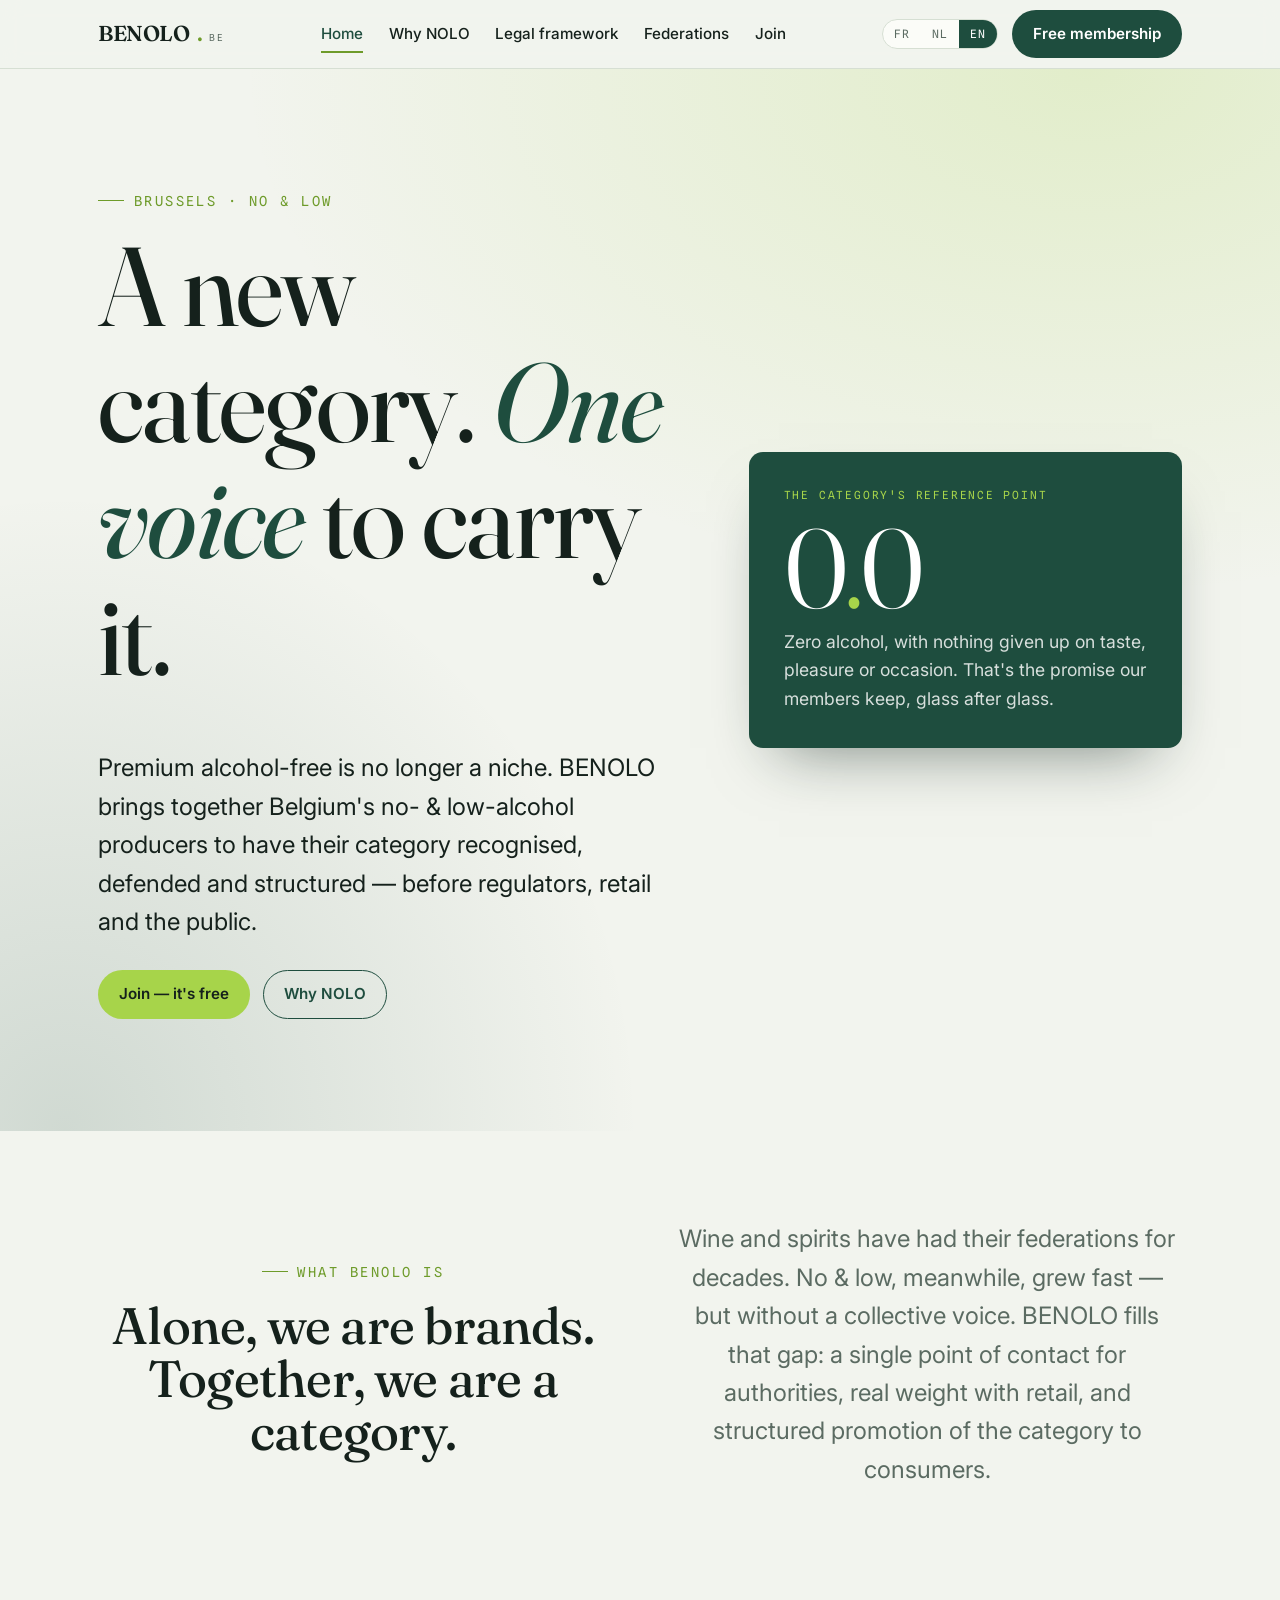
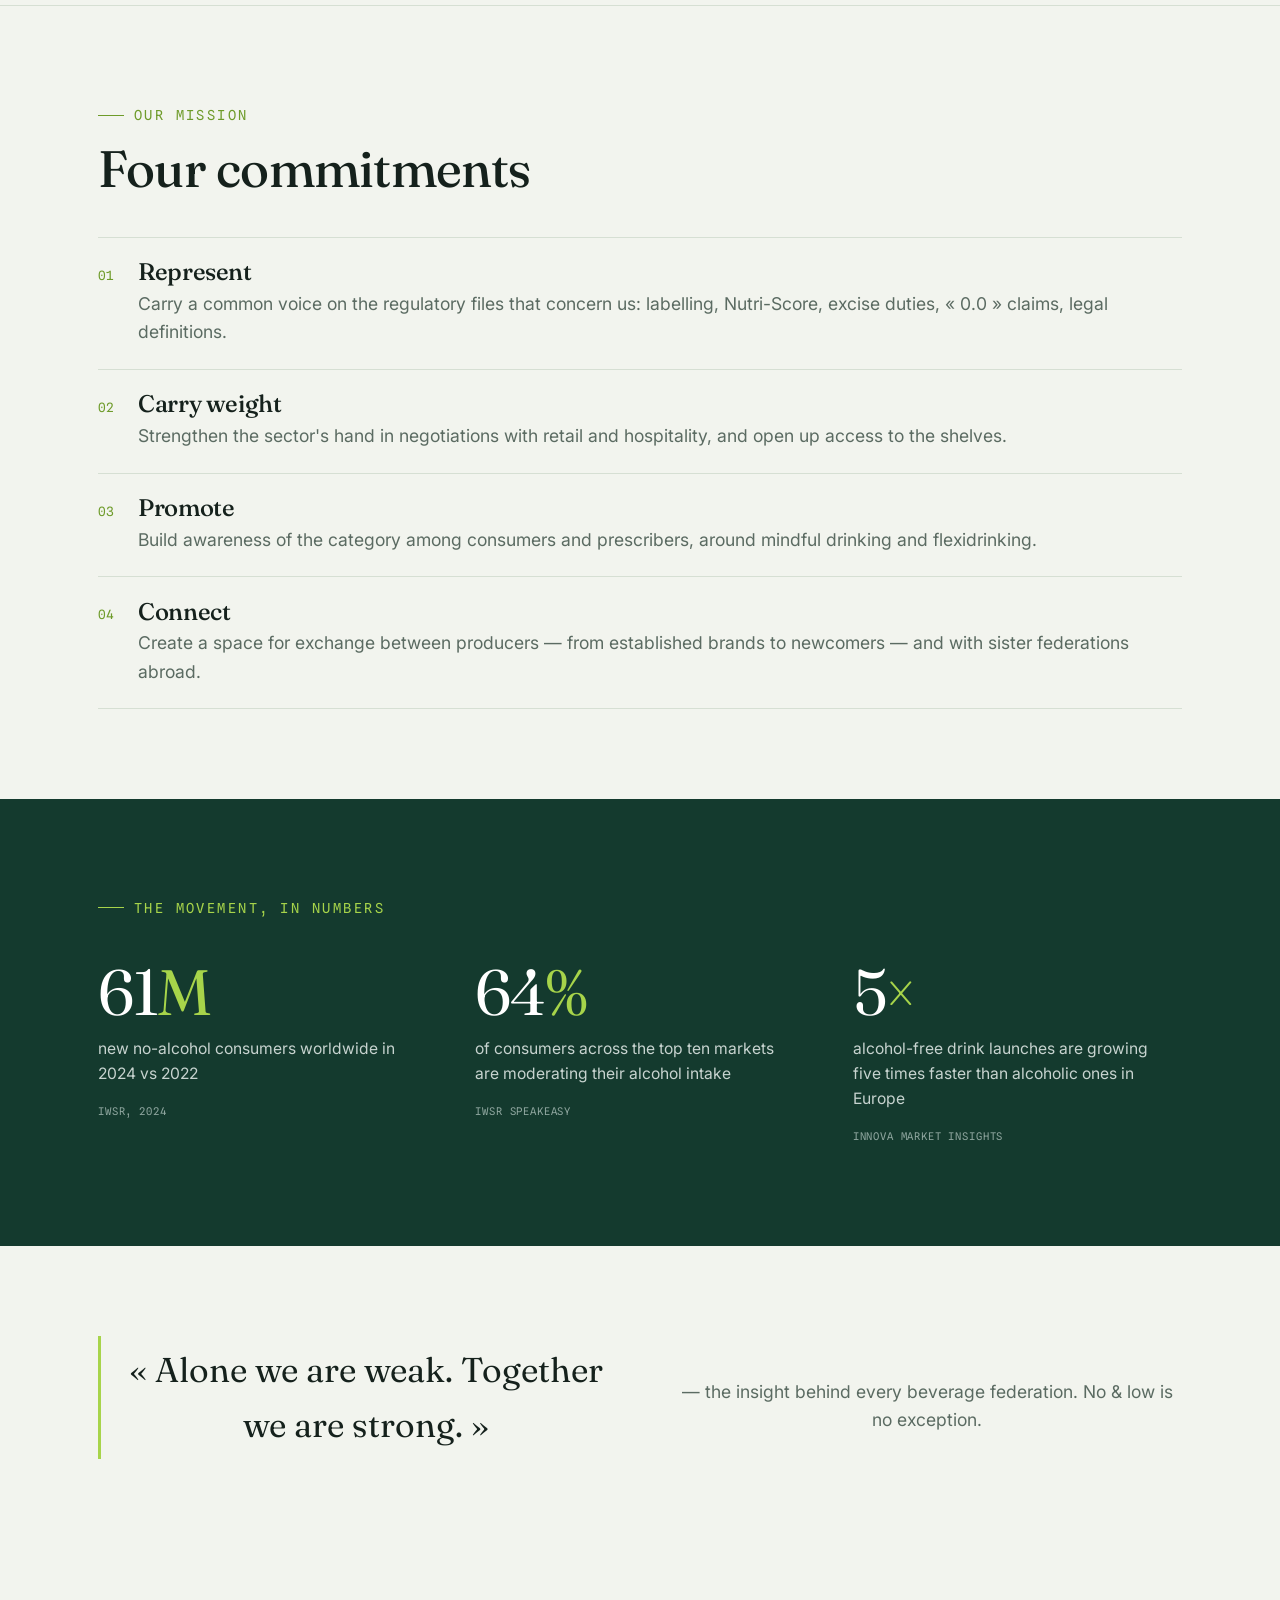
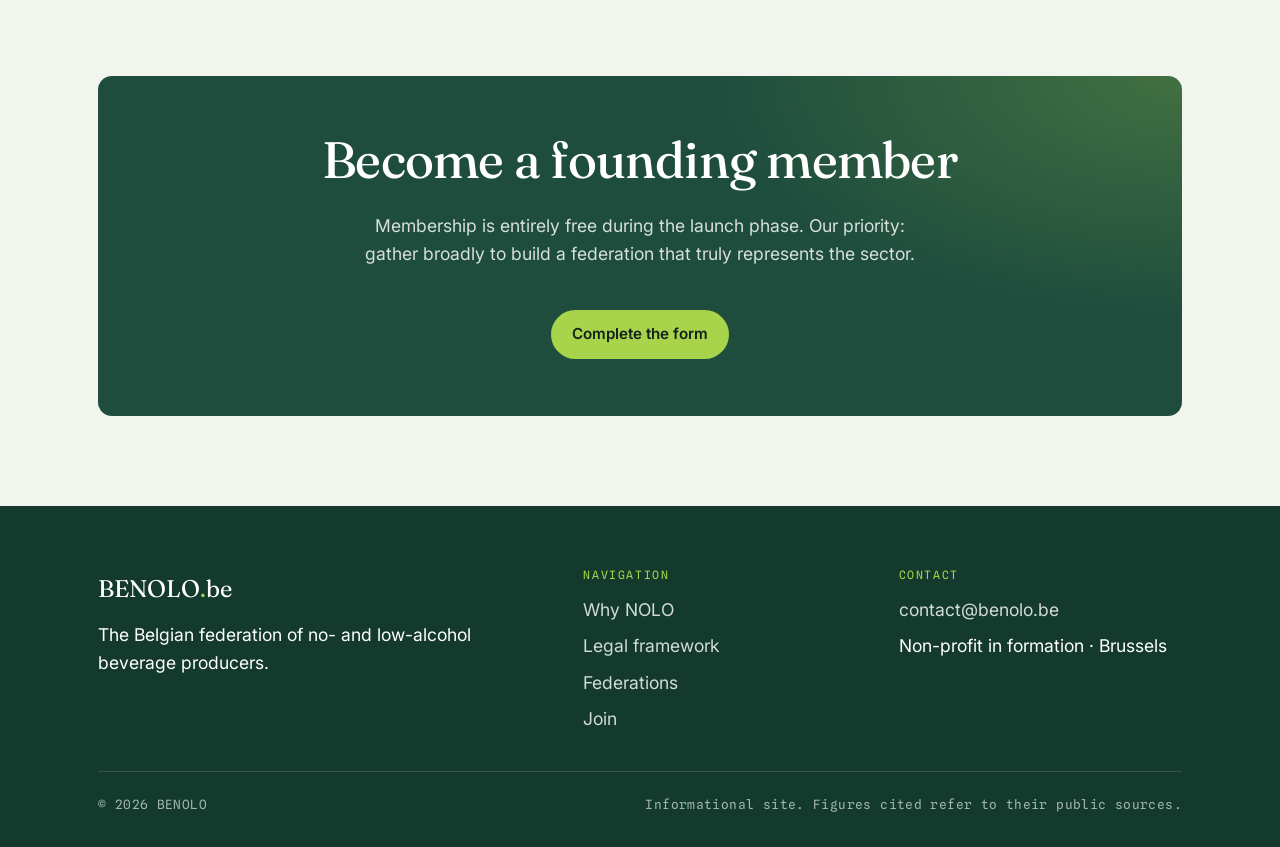
==== index.html @ 7143aca6 "Add files via upload" ====
<!DOCTYPE html>
<html lang="fr">
<head>
  <meta charset="UTF-8">
  <meta name="viewport" content="width=device-width, initial-scale=1.0">
  <title>BENOLO — Fédération belge des boissons no & low</title>
  <meta name="description" content="BENOLO réunit les producteurs belges de boissons sans alcool et à faible teneur en alcool. Adhésion gratuite en phase de lancement.">
  <link rel="preconnect" href="https://fonts.googleapis.com">
  <link rel="preconnect" href="https://fonts.gstatic.com" crossorigin>
  <link href="https://fonts.googleapis.com/css2?family=Fraunces:ital,opsz,wght@0,9..144,350..600;1,9..144,350..500&family=Inter:wght@400;500;600;700&family=Spline+Sans+Mono:wght@400;500&display=swap" rel="stylesheet">
  <link rel="stylesheet" href="assets/styles.css">
</head>
<body>
  <header class="site-header">
    <div class="wrap nav">
      <a class="brand" href="index.html">BENOLO<span class="dot">.</span><small>be</small></a>
      <nav class="nav-links" aria-label="Primary">
        <a href="index.html" data-i18n="nav.home"></a>
        <a href="pourquoi.html" data-i18n="nav.why"></a>
        <a href="cadre-legal.html" data-i18n="nav.legal"></a>
        <a href="federations.html" data-i18n="nav.fed"></a>
        <a href="inscription.html" data-i18n="nav.join"></a>
      </nav>
      <div class="nav-right">
        <div class="lang" role="group" aria-label="Language">
          <button data-lang="fr">FR</button>
          <button data-lang="nl">NL</button>
          <button data-lang="en">EN</button>
        </div>
        <a class="btn btn-primary" href="inscription.html" data-i18n="nav.cta"></a>
        <button class="burger" aria-label="Menu" aria-expanded="false"><span></span><span></span><span></span></button>
      </div>
    </div>
  </header>

  <!-- HERO -->
  <section class="hero">
    <div class="wrap hero-grid">
      <div class="defog">
        <span class="eyebrow" data-i18n="home.eyebrow"></span>
        <h1 data-i18n-html="home.title_html"></h1>
        <p class="lede" data-i18n="home.lede"></p>
        <div class="hero-cta">
          <a class="btn btn-zest" href="inscription.html" data-i18n="home.cta1"></a>
          <a class="btn btn-ghost" href="pourquoi.html" data-i18n="home.cta2"></a>
        </div>
      </div>
      <aside class="zero-card defog" aria-hidden="true">
        <span class="tag" data-i18n="home.zero_tag"></span>
        <div class="big" data-i18n-html="home.zero_big_html"></div>
        <p data-i18n="home.zero_p"></p>
      </aside>
    </div>
  </section>

  <!-- INTRO -->
  <section>
    <div class="wrap split center">
      <div>
        <span class="eyebrow" data-i18n="home.intro_eyebrow"></span>
        <h2 data-i18n="home.intro_title"></h2>
      </div>
      <div class="lede-block">
        <p data-i18n="home.intro_p"></p>
      </div>
    </div>
  </section>

  <hr class="divider">

  <!-- MISSION -->
  <section>
    <div class="wrap">
      <div class="section-head">
        <span class="eyebrow" data-i18n="home.m_eyebrow"></span>
        <h2 data-i18n="home.m_title"></h2>
      </div>
      <div class="pillar">
        <span class="k" data-i18n="home.m1_k"></span>
        <div><h3 data-i18n="home.m1_h"></h3><p data-i18n="home.m1_p"></p></div>
      </div>
      <div class="pillar">
        <span class="k" data-i18n="home.m2_k"></span>
        <div><h3 data-i18n="home.m2_h"></h3><p data-i18n="home.m2_p"></p></div>
      </div>
      <div class="pillar">
        <span class="k" data-i18n="home.m3_k"></span>
        <div><h3 data-i18n="home.m3_h"></h3><p data-i18n="home.m3_p"></p></div>
      </div>
      <div class="pillar">
        <span class="k" data-i18n="home.m4_k"></span>
        <div><h3 data-i18n="home.m4_h"></h3><p data-i18n="home.m4_p"></p></div>
      </div>
    </div>
  </section>

  <!-- STATS -->
  <section class="stat-band">
    <div class="wrap">
      <span class="eyebrow" data-i18n="home.stat_eyebrow"></span>
      <div class="stat-grid" style="margin-top:1.6rem;">
        <div class="stat">
          <div class="fig">61<span class="u">M</span></div>
          <p class="lab" data-i18n="home.s1_lab"></p>
          <p class="src" data-i18n="home.s1_src"></p>
        </div>
        <div class="stat">
          <div class="fig">64<span class="u">%</span></div>
          <p class="lab" data-i18n="home.s2_lab"></p>
          <p class="src" data-i18n="home.s2_src"></p>
        </div>
        <div class="stat">
          <div class="fig">5<span class="u">×</span></div>
          <p class="lab" data-i18n="home.s3_lab"></p>
          <p class="src" data-i18n="home.s3_src"></p>
        </div>
      </div>
    </div>
  </section>

  <!-- QUOTE -->
  <section>
    <div class="wrap split center">
      <p class="callout full" data-i18n="home.quote"></p>
      <p class="muted" data-i18n="home.quote_attr"></p>
    </div>
  </section>

  <!-- CTA -->
  <section>
    <div class="wrap">
      <div class="cta-band">
        <h2 data-i18n="home.cta_title"></h2>
        <p data-i18n="home.cta_p"></p>
        <a class="btn btn-zest" href="inscription.html" data-i18n="home.cta_btn"></a>
      </div>
    </div>
  </section>

  <footer class="site-footer">
    <div class="wrap">
      <div class="foot-grid">
        <div>
          <div class="foot-brand">BENOLO<span class="dot">.</span>be</div>
          <p data-i18n="foot.tagline" style="max-width:38ch;margin-top:.8rem;"></p>
        </div>
        <div class="foot-col">
          <h4 data-i18n="foot.nav"></h4>
          <ul>
            <li><a href="pourquoi.html" data-i18n="nav.why"></a></li>
            <li><a href="cadre-legal.html" data-i18n="nav.legal"></a></li>
            <li><a href="federations.html" data-i18n="nav.fed"></a></li>
            <li><a href="inscription.html" data-i18n="nav.join"></a></li>
          </ul>
        </div>
        <div class="foot-col">
          <h4 data-i18n="foot.contact"></h4>
          <ul>
            <li><a href="mailto:contact@benolo.be">contact@benolo.be</a></li>
            <li data-i18n="foot.rights"></li>
          </ul>
        </div>
      </div>
      <div class="foot-bottom">
        <span>© 2026 BENOLO</span>
        <span data-i18n="foot.note"></span>
      </div>
    </div>
  </footer>

  <script src="assets/i18n.js"></script>
  <script src="assets/main.js"></script>
</body>
</html>
---- assets/styles.css ----
/* ============================================================
   BENOLO — Belgian No & Low Federation
   Design system
   ------------------------------------------------------------
   Direction: "clear-headed". A cool mineral light, deep botanical
   spruce as the institutional voice, a fresh zest accent for the
   energy of a young category, warm amber as a human counterweight.
   The signature: the hero defogs on load — the NOLO promise made
   visible.
   ============================================================ */

:root {
  /* Palette */
  --ink:      #15211C;   /* near-black spruce — text */
  --spruce:   #1E4D3E;   /* primary brand green */
  --spruce-d: #143A2E;   /* deeper green for footers / blocks */
  --zest:     #A7D44A;   /* botanical zest accent */
  --zest-d:   #6E9B2A;   /* zest, legible on light */
  --amber:    #E0913B;   /* warm secondary accent */
  --paper:    #F2F4EE;   /* cool mineral background */
  --paper-2:  #E8ECE2;   /* slightly deeper panel */
  --mist:     #D6DfD3;   /* sage divider / card border */
  --cloud:    #FBFCF8;   /* near-white card surface */
  --muted:    #5B6B62;   /* muted text */

  /* Type */
  --display: "Fraunces", Georgia, "Times New Roman", serif;
  --body:    "Inter", system-ui, -apple-system, sans-serif;
  --mono:    "Spline Sans Mono", ui-monospace, "SFMono-Regular", monospace;

  /* Scale */
  --step--1: clamp(0.78rem, 0.74rem + 0.2vw, 0.86rem);
  --step-0:  clamp(1rem, 0.96rem + 0.2vw, 1.1rem);
  --step-1:  clamp(1.25rem, 1.15rem + 0.5vw, 1.5rem);
  --step-2:  clamp(1.6rem, 1.4rem + 1vw, 2.15rem);
  --step-3:  clamp(2.1rem, 1.7rem + 2vw, 3.2rem);
  --step-4:  clamp(2.8rem, 2rem + 4vw, 5rem);
  --step-5:  clamp(3.6rem, 2.2rem + 6.5vw, 7rem);

  --maxw: 1180px;
  --gutter: clamp(1.2rem, 4vw, 3rem);
  --radius: 14px;
  --radius-s: 8px;
}

* { box-sizing: border-box; }

html { scroll-behavior: smooth; }
@media (prefers-reduced-motion: reduce) { html { scroll-behavior: auto; } }

body {
  margin: 0;
  font-family: var(--body);
  font-size: var(--step-0);
  line-height: 1.6;
  color: var(--ink);
  background: var(--paper);
  -webkit-font-smoothing: antialiased;
  text-rendering: optimizeLegibility;
}

h1, h2, h3, h4 {
  font-family: var(--display);
  font-weight: 460;
  line-height: 1.04;
  letter-spacing: -0.015em;
  margin: 0 0 0.5em;
  font-optical-sizing: auto;
}
h1 { font-size: var(--step-4); }
h2 { font-size: var(--step-3); }
h3 { font-size: var(--step-1); font-weight: 500; }

p { margin: 0 0 1.1em; }
a { color: var(--spruce); text-decoration-thickness: 1px; text-underline-offset: 3px; }
a:hover { color: var(--zest-d); }

img { max-width: 100%; display: block; }

.wrap { width: 100%; max-width: var(--maxw); margin-inline: auto; padding-inline: var(--gutter); }

.eyebrow {
  font-family: var(--mono);
  font-size: var(--step--1);
  letter-spacing: 0.18em;
  text-transform: uppercase;
  color: var(--zest-d);
  margin: 0 0 1rem;
  display: inline-flex;
  align-items: center;
  gap: 0.6rem;
}
.eyebrow::before {
  content: "";
  width: 26px; height: 1px;
  background: var(--zest-d);
  display: inline-block;
}

section { padding-block: clamp(3.2rem, 7vw, 6rem); }

/* ---------- Header / nav ---------- */
.site-header {
  position: sticky; top: 0; z-index: 60;
  background: color-mix(in srgb, var(--paper) 86%, transparent);
  backdrop-filter: blur(10px);
  border-bottom: 1px solid var(--mist);
}
.nav {
  display: flex; align-items: center; justify-content: space-between;
  gap: 1rem; min-height: 68px;
}
.brand {
  font-family: var(--display);
  font-weight: 600;
  font-size: 1.35rem;
  letter-spacing: -0.02em;
  color: var(--ink);
  text-decoration: none;
  display: inline-flex; align-items: baseline; gap: 0.45rem;
}
.brand .dot { color: var(--zest-d); }
.brand small {
  font-family: var(--mono);
  font-size: 0.6rem; letter-spacing: 0.16em;
  text-transform: uppercase; color: var(--muted);
  font-weight: 400;
}
.nav-links { display: flex; align-items: center; gap: clamp(0.8rem, 2vw, 1.7rem); }
.nav-links a {
  text-decoration: none; color: var(--ink);
  font-size: 0.95rem; font-weight: 500;
  padding: 0.3rem 0; position: relative;
}
.nav-links a::after {
  content:""; position:absolute; left:0; bottom:-2px; height:2px; width:0;
  background: var(--zest-d); transition: width .25s ease;
}
.nav-links a:hover::after, .nav-links a[aria-current="page"]::after { width: 100%; }
.nav-links a[aria-current="page"] { color: var(--spruce); }

.nav-right { display: flex; align-items: center; gap: 0.9rem; }

/* language switcher */
.lang {
  display: inline-flex; border: 1px solid var(--mist);
  border-radius: 999px; overflow: hidden; background: var(--cloud);
}
.lang button {
  border: 0; background: transparent; cursor: pointer;
  font-family: var(--mono); font-size: 0.72rem; letter-spacing: 0.06em;
  text-transform: uppercase; color: var(--muted);
  padding: 0.42rem 0.7rem; transition: background .2s, color .2s;
}
.lang button[aria-pressed="true"] { background: var(--spruce); color: #fff; }
.lang button:hover:not([aria-pressed="true"]) { color: var(--ink); }

.btn {
  display: inline-flex; align-items: center; gap: 0.5rem;
  font-weight: 600; font-size: 0.95rem;
  padding: 0.7rem 1.25rem; border-radius: 999px;
  text-decoration: none; cursor: pointer; border: 1.5px solid transparent;
  transition: transform .15s ease, background .2s, color .2s, border-color .2s;
}
.btn-primary { background: var(--spruce); color: #fff; }
.btn-primary:hover { background: var(--ink); color: #fff; transform: translateY(-1px); }
.btn-ghost { border-color: var(--spruce); color: var(--spruce); }
.btn-ghost:hover { background: var(--spruce); color: #fff; }
.btn-zest { background: var(--zest); color: var(--ink); }
.btn-zest:hover { background: var(--zest-d); color: #fff; transform: translateY(-1px); }

/* burger */
.burger { display: none; background: none; border: 0; cursor: pointer; padding: 0.4rem; }
.burger span { display:block; width:22px; height:2px; background: var(--ink); margin: 4px 0; transition: .25s; }

/* ---------- Hero (signature: defog on load) ---------- */
.hero {
  position: relative; overflow: hidden;
  padding-block: clamp(3.5rem, 9vw, 7rem);
  background:
    radial-gradient(120% 90% at 85% 0%, color-mix(in srgb, var(--zest) 22%, transparent), transparent 55%),
    radial-gradient(90% 120% at 5% 100%, color-mix(in srgb, var(--spruce) 16%, transparent), transparent 50%),
    var(--paper);
}
.hero-grid { display: grid; grid-template-columns: 1.15fr 0.85fr; gap: clamp(2rem, 5vw, 4rem); align-items: center; }
.hero h1 { font-size: var(--step-5); font-weight: 420; }
.hero h1 em { font-style: italic; color: var(--spruce); }
.hero .lede { font-size: var(--step-1); color: var(--ink); max-width: 40ch; margin-top: 1.2rem; }
.hero-cta { display: flex; flex-wrap: wrap; gap: 0.8rem; margin-top: 1.8rem; }

.defog { animation: defog 1.2s ease-out both; }
@keyframes defog {
  from { filter: blur(14px); opacity: 0; transform: translateY(8px); }
  to   { filter: blur(0); opacity: 1; transform: none; }
}
@media (prefers-reduced-motion: reduce) {
  .defog { animation: none; filter: none; opacity: 1; transform: none; }
}

/* hero side card — a "0.0" emblem */
.zero-card {
  background: var(--spruce); color: #fff; border-radius: var(--radius);
  padding: clamp(1.5rem, 3vw, 2.2rem); position: relative; overflow: hidden;
  box-shadow: 0 30px 60px -30px rgba(20,40,32,.55);
}
.zero-card .big {
  font-family: var(--display); font-size: clamp(4.5rem, 12vw, 7rem);
  line-height: 0.9; font-weight: 350; letter-spacing: -0.03em;
}
.zero-card .big span { color: var(--zest); }
.zero-card p { color: color-mix(in srgb, #fff 82%, var(--spruce)); margin: 0.6rem 0 0; }
.zero-card .tag {
  font-family: var(--mono); font-size: 0.7rem; letter-spacing: 0.16em;
  text-transform: uppercase; color: var(--zest); margin-bottom: 0.8rem; display:block;
}

/* ---------- Generic blocks ---------- */
.lede-block { max-width: 62ch; }
.lede-block p { font-size: var(--step-1); color: var(--muted); }

.section-head { max-width: 56ch; margin-bottom: 2.6rem; }
.section-head.center { margin-inline: auto; text-align: center; }

.grid { display: grid; gap: 1.4rem; }
.grid-3 { grid-template-columns: repeat(3, 1fr); }
.grid-2 { grid-template-columns: repeat(2, 1fr); }
.grid-4 { grid-template-columns: repeat(4, 1fr); }

.card {
  background: var(--cloud); border: 1px solid var(--mist);
  border-radius: var(--radius); padding: clamp(1.3rem, 2.4vw, 1.8rem);
  transition: transform .2s ease, box-shadow .2s ease, border-color .2s;
}
.card:hover { transform: translateY(-3px); box-shadow: 0 18px 40px -24px rgba(20,40,32,.4); border-color: var(--zest); }
.card .num {
  font-family: var(--mono); font-size: 0.72rem; letter-spacing: 0.14em;
  color: var(--zest-d); display:block; margin-bottom: 0.9rem;
}
.card h3 { margin-bottom: 0.4rem; }
.card p { margin: 0; color: var(--muted); font-size: 0.98rem; }

/* pillars (mission) */
.pillar { display: flex; gap: 1rem; padding: 1.4rem 0; border-top: 1px solid var(--mist); }
.pillar:last-child { border-bottom: 1px solid var(--mist); }
.pillar .k { font-family: var(--mono); color: var(--zest-d); font-size: 0.8rem; min-width: 3ch; padding-top: 0.35rem; }
.pillar h3 { margin-bottom: 0.3rem; }
.pillar p { margin: 0; color: var(--muted); }

/* big data figures */
.stat-band { background: var(--spruce-d); color: #fff; }
.stat-band .eyebrow { color: var(--zest); }
.stat-band .eyebrow::before { background: var(--zest); }
.stat-grid { display: grid; grid-template-columns: repeat(3, 1fr); gap: clamp(1.4rem, 4vw, 3rem); }
.stat .fig {
  font-family: var(--display); font-weight: 380;
  font-size: clamp(2.6rem, 6vw, 4rem); line-height: 1; letter-spacing: -0.02em;
  color: #fff;
}
.stat .fig .u { color: var(--zest); }
.stat .lab { color: color-mix(in srgb, #fff 75%, var(--spruce)); margin-top: 0.7rem; font-size: 0.98rem; max-width: 32ch; }
.stat .src { font-family: var(--mono); font-size: 0.66rem; letter-spacing: 0.08em; color: color-mix(in srgb, #fff 50%, var(--spruce)); margin-top: 0.5rem; text-transform: uppercase; }

/* callout / quote */
.callout {
  border-left: 3px solid var(--zest); padding: 0.4rem 0 0.4rem 1.4rem;
  font-family: var(--display); font-size: var(--step-2); font-weight: 380;
  color: var(--ink); max-width: 24ch;
}
.callout.full { max-width: 30ch; }

/* split */
.split { display: grid; grid-template-columns: 1fr 1fr; gap: clamp(2rem, 5vw, 4rem); align-items: start; }
.split.center { align-items: center; }

/* list checks */
.checks { list-style: none; padding: 0; margin: 0; }
.checks li { position: relative; padding-left: 1.9rem; margin-bottom: 0.9rem; color: var(--ink); }
.checks li::before {
  content: ""; position: absolute; left: 0; top: 0.45em;
  width: 11px; height: 11px; border-radius: 3px;
  background: var(--zest); box-shadow: 0 0 0 4px color-mix(in srgb, var(--zest) 28%, transparent);
}

/* tag row */
.tags { display: flex; flex-wrap: wrap; gap: 0.55rem; margin-top: 0.4rem; }
.tag-chip {
  font-family: var(--mono); font-size: 0.72rem; letter-spacing: 0.05em;
  border: 1px solid var(--mist); border-radius: 999px; padding: 0.3rem 0.7rem;
  color: var(--muted); background: var(--cloud);
}

/* federation cards */
.fed { display: grid; grid-template-columns: auto 1fr; gap: 1.2rem; align-items: start; }
.fed .flag {
  font-family: var(--mono); font-size: 0.7rem; letter-spacing: 0.12em; text-transform: uppercase;
  background: var(--spruce); color: #fff; border-radius: var(--radius-s);
  padding: 0.5rem 0.6rem; min-width: 3.4rem; text-align: center;
}
.fed h3 { margin-bottom: 0.2rem; }
.fed .role { font-family: var(--mono); font-size: 0.72rem; letter-spacing: 0.06em; color: var(--zest-d); text-transform: uppercase; }
.fed p { margin: 0.5rem 0 0; color: var(--muted); font-size: 0.97rem; }
.fed a { font-size: 0.9rem; }

/* CTA band */
.cta-band {
  background:
    radial-gradient(80% 130% at 100% 0%, color-mix(in srgb, var(--zest) 26%, transparent), transparent 55%),
    var(--spruce);
  color: #fff; border-radius: var(--radius);
  padding: clamp(2.2rem, 5vw, 3.6rem); text-align: center;
}
.cta-band h2 { color: #fff; }
.cta-band p { color: color-mix(in srgb, #fff 82%, var(--spruce)); max-width: 50ch; margin-inline: auto; }
.cta-band .btn-zest { margin-top: 1.4rem; }

/* page hero (interior) */
.page-hero { padding-block: clamp(3rem, 7vw, 5rem) clamp(1.5rem, 3vw, 2.5rem); }
.page-hero h1 { font-size: var(--step-4); max-width: 16ch; }
.page-hero .lede { font-size: var(--step-1); color: var(--muted); max-width: 56ch; margin-top: 1rem; }

/* ---------- Form ---------- */
.form-card {
  background: var(--cloud); border: 1px solid var(--mist);
  border-radius: var(--radius); padding: clamp(1.6rem, 4vw, 2.8rem);
}
.field { margin-bottom: 1.3rem; }
.field label {
  display: block; font-weight: 600; font-size: 0.92rem; margin-bottom: 0.4rem;
}
.field .hint { font-weight: 400; color: var(--muted); font-size: 0.82rem; }
.field input, .field select, .field textarea {
  width: 100%; font-family: var(--body); font-size: 1rem;
  padding: 0.75rem 0.9rem; border: 1px solid var(--mist);
  border-radius: var(--radius-s); background: var(--paper);
  color: var(--ink); transition: border-color .2s, box-shadow .2s;
}
.field input:focus, .field select:focus, .field textarea:focus {
  outline: none; border-color: var(--spruce);
  box-shadow: 0 0 0 3px color-mix(in srgb, var(--spruce) 18%, transparent);
}
.field textarea { min-height: 120px; resize: vertical; }
.field-row { display: grid; grid-template-columns: 1fr 1fr; gap: 1rem; }
.check-row { display: flex; gap: 0.6rem; align-items: flex-start; }
.check-row input { width: auto; margin-top: 0.3rem; }
.check-row label { font-weight: 400; font-size: 0.9rem; color: var(--muted); }
.form-note {
  font-family: var(--mono); font-size: 0.72rem; letter-spacing: 0.04em;
  color: var(--muted); margin-top: 1rem;
}
.form-success {
  display: none; background: color-mix(in srgb, var(--zest) 20%, var(--cloud));
  border: 1px solid var(--zest-d); border-radius: var(--radius);
  padding: 1.4rem 1.6rem; color: var(--ink); margin-bottom: 1.4rem;
}
.form-success.show { display: block; animation: defog .6s ease both; }

/* free badge */
.free-badge {
  display: inline-flex; align-items: center; gap: 0.5rem;
  background: color-mix(in srgb, var(--zest) 28%, var(--paper));
  border: 1px solid var(--zest-d); color: var(--zest-d);
  font-family: var(--mono); font-size: 0.74rem; letter-spacing: 0.1em;
  text-transform: uppercase; padding: 0.4rem 0.85rem; border-radius: 999px;
}

/* steps */
.steps { counter-reset: s; display: grid; gap: 1.1rem; }
.step { display: grid; grid-template-columns: auto 1fr; gap: 1rem; align-items: start; }
.step .n {
  font-family: var(--display); font-size: 1.6rem; color: var(--zest-d);
  line-height: 1; min-width: 2ch;
}
.step h3 { margin-bottom: 0.2rem; font-size: 1.1rem; }
.step p { margin: 0; color: var(--muted); font-size: 0.95rem; }

/* ---------- Footer ---------- */
.site-footer { background: var(--spruce-d); color: #fff; padding-block: clamp(2.6rem, 5vw, 4rem) 2rem; }
.foot-grid { display: grid; grid-template-columns: 1.6fr 1fr 1fr; gap: 2rem; }
.site-footer a { color: color-mix(in srgb, #fff 80%, var(--spruce)); text-decoration: none; }
.site-footer a:hover { color: var(--zest); }
.foot-brand { font-family: var(--display); font-size: 1.5rem; }
.foot-brand .dot { color: var(--zest); }
.foot-col h4 { font-family: var(--mono); font-size: 0.72rem; letter-spacing: 0.14em; text-transform: uppercase; color: var(--zest); margin-bottom: 0.9rem; font-weight: 400; }
.foot-col ul { list-style: none; padding: 0; margin: 0; display: grid; gap: 0.5rem; }
.foot-bottom {
  margin-top: 2.4rem; padding-top: 1.4rem; border-top: 1px solid color-mix(in srgb, #fff 14%, var(--spruce-d));
  display: flex; flex-wrap: wrap; justify-content: space-between; gap: 0.6rem;
  font-size: 0.8rem; color: color-mix(in srgb, #fff 58%, var(--spruce));
  font-family: var(--mono); letter-spacing: 0.03em;
}

/* prose */
.prose { max-width: 70ch; }
.prose h2 { margin-top: 2.4rem; font-size: var(--step-2); }
.prose h3 { margin-top: 1.8rem; }
.prose ul { padding-left: 1.2rem; }
.prose li { margin-bottom: 0.5rem; }
.prose .ref { font-size: 0.85rem; color: var(--muted); }

.divider { height: 1px; background: var(--mist); border: 0; margin: 0; }

/* utilities */
.mt-0 { margin-top: 0; }
.center { text-align: center; }
.muted { color: var(--muted); }
[hidden] { display: none !important; }

/* ---------- Responsive ---------- */
@media (max-width: 900px) {
  .hero-grid { grid-template-columns: 1fr; }
  .grid-3, .grid-4 { grid-template-columns: 1fr 1fr; }
  .stat-grid { grid-template-columns: 1fr; gap: 2rem; }
  .split, .foot-grid { grid-template-columns: 1fr; }
  .nav-links {
    position: fixed; inset: 68px 0 auto 0; flex-direction: column; align-items: flex-start;
    background: var(--paper); border-bottom: 1px solid var(--mist);
    padding: 1.2rem var(--gutter); gap: 1rem; transform: translateY(-120%);
    transition: transform .3s ease; box-shadow: 0 20px 40px -20px rgba(20,40,32,.3);
  }
  .nav-links.open { transform: translateY(0); }
  .burger { display: block; }
}
@media (max-width: 560px) {
  .grid-3, .grid-4, .grid-2, .field-row { grid-template-columns: 1fr; }
  .hero h1 { font-size: var(--step-4); }
  .nav-right .btn { display: none; }
}
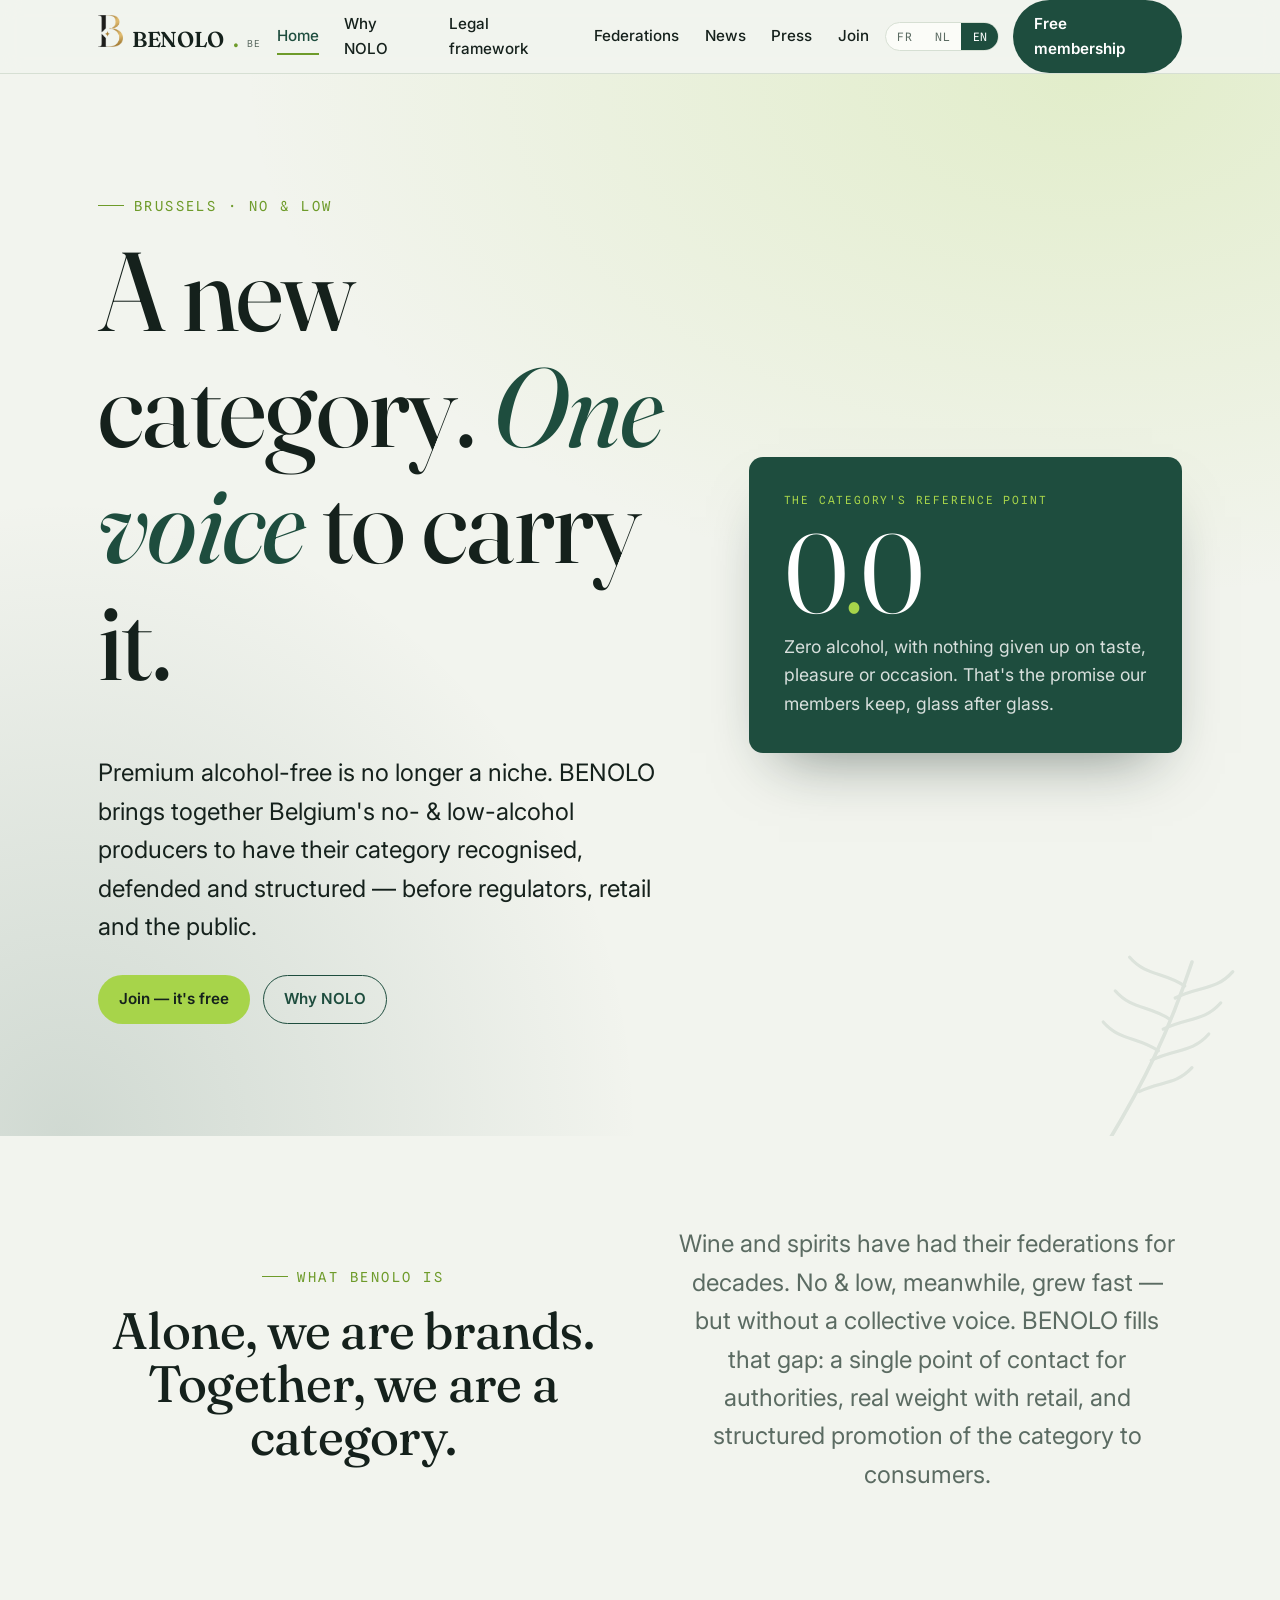
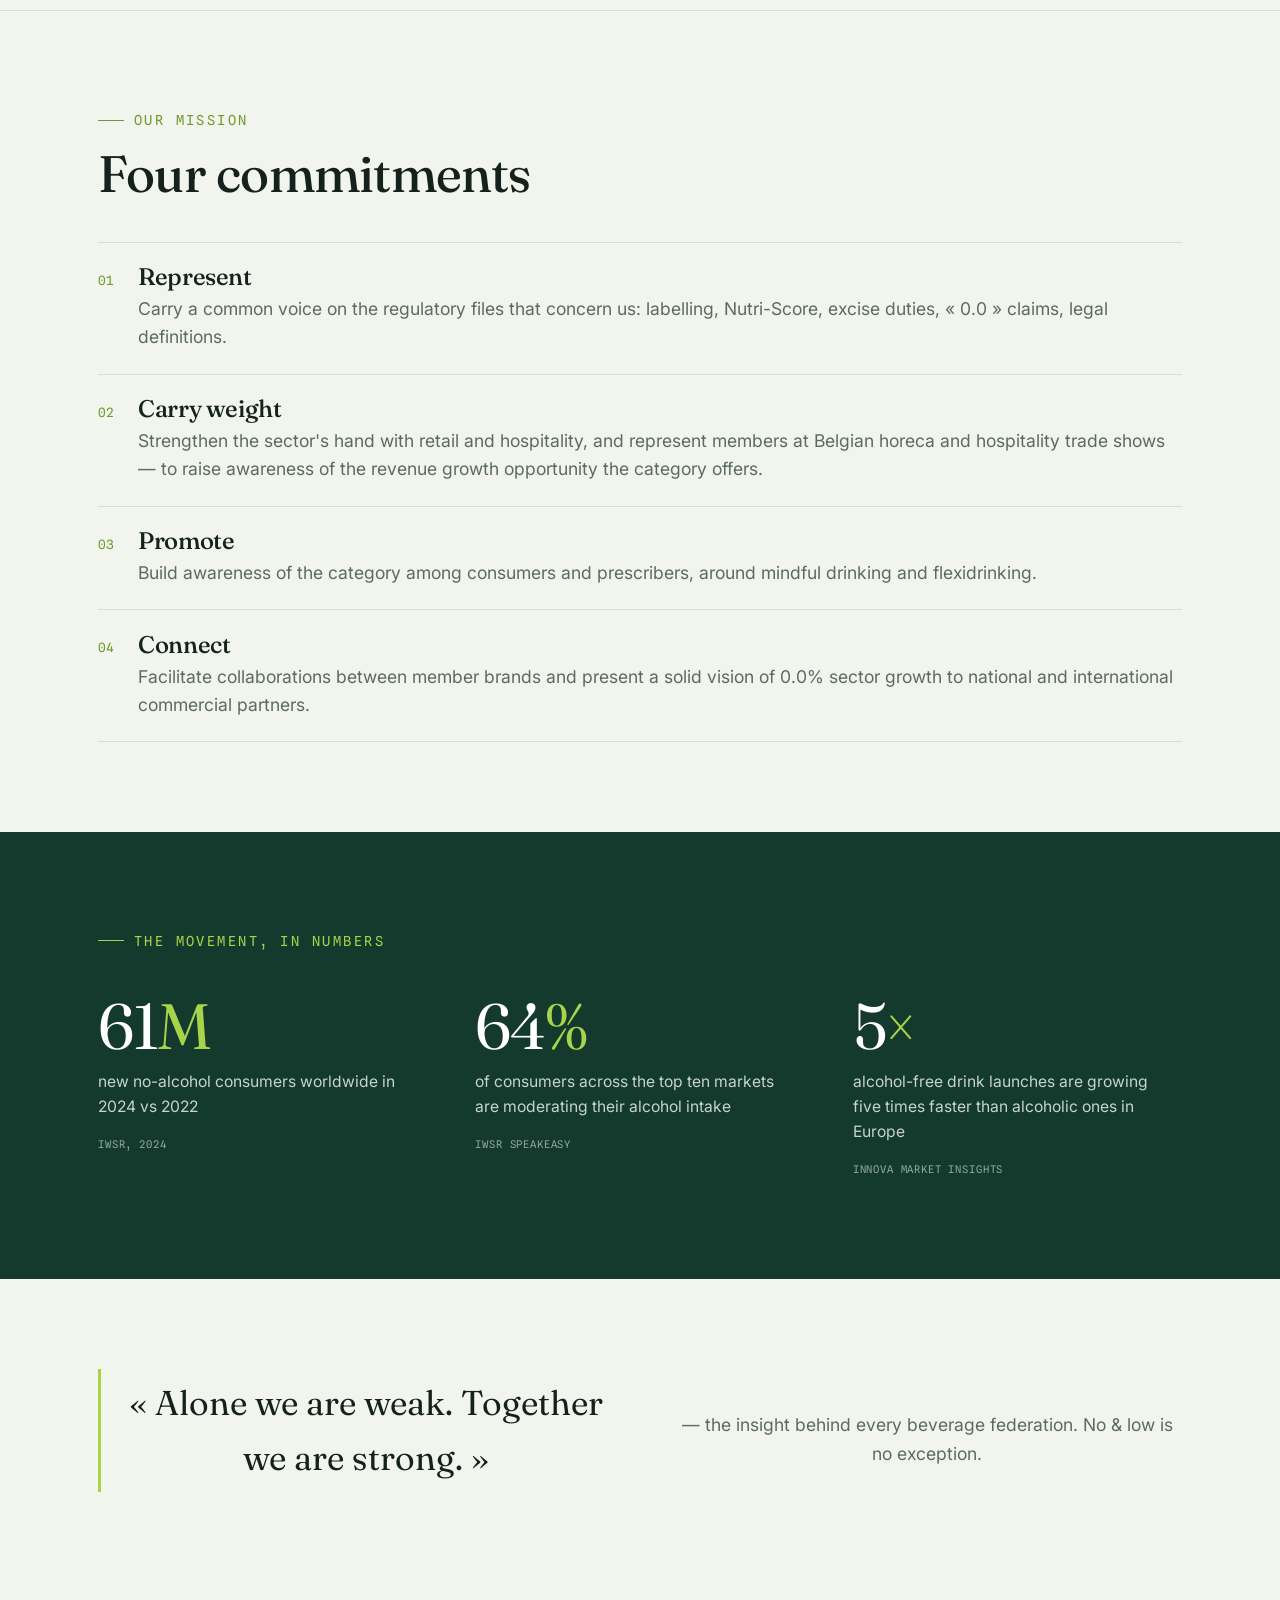
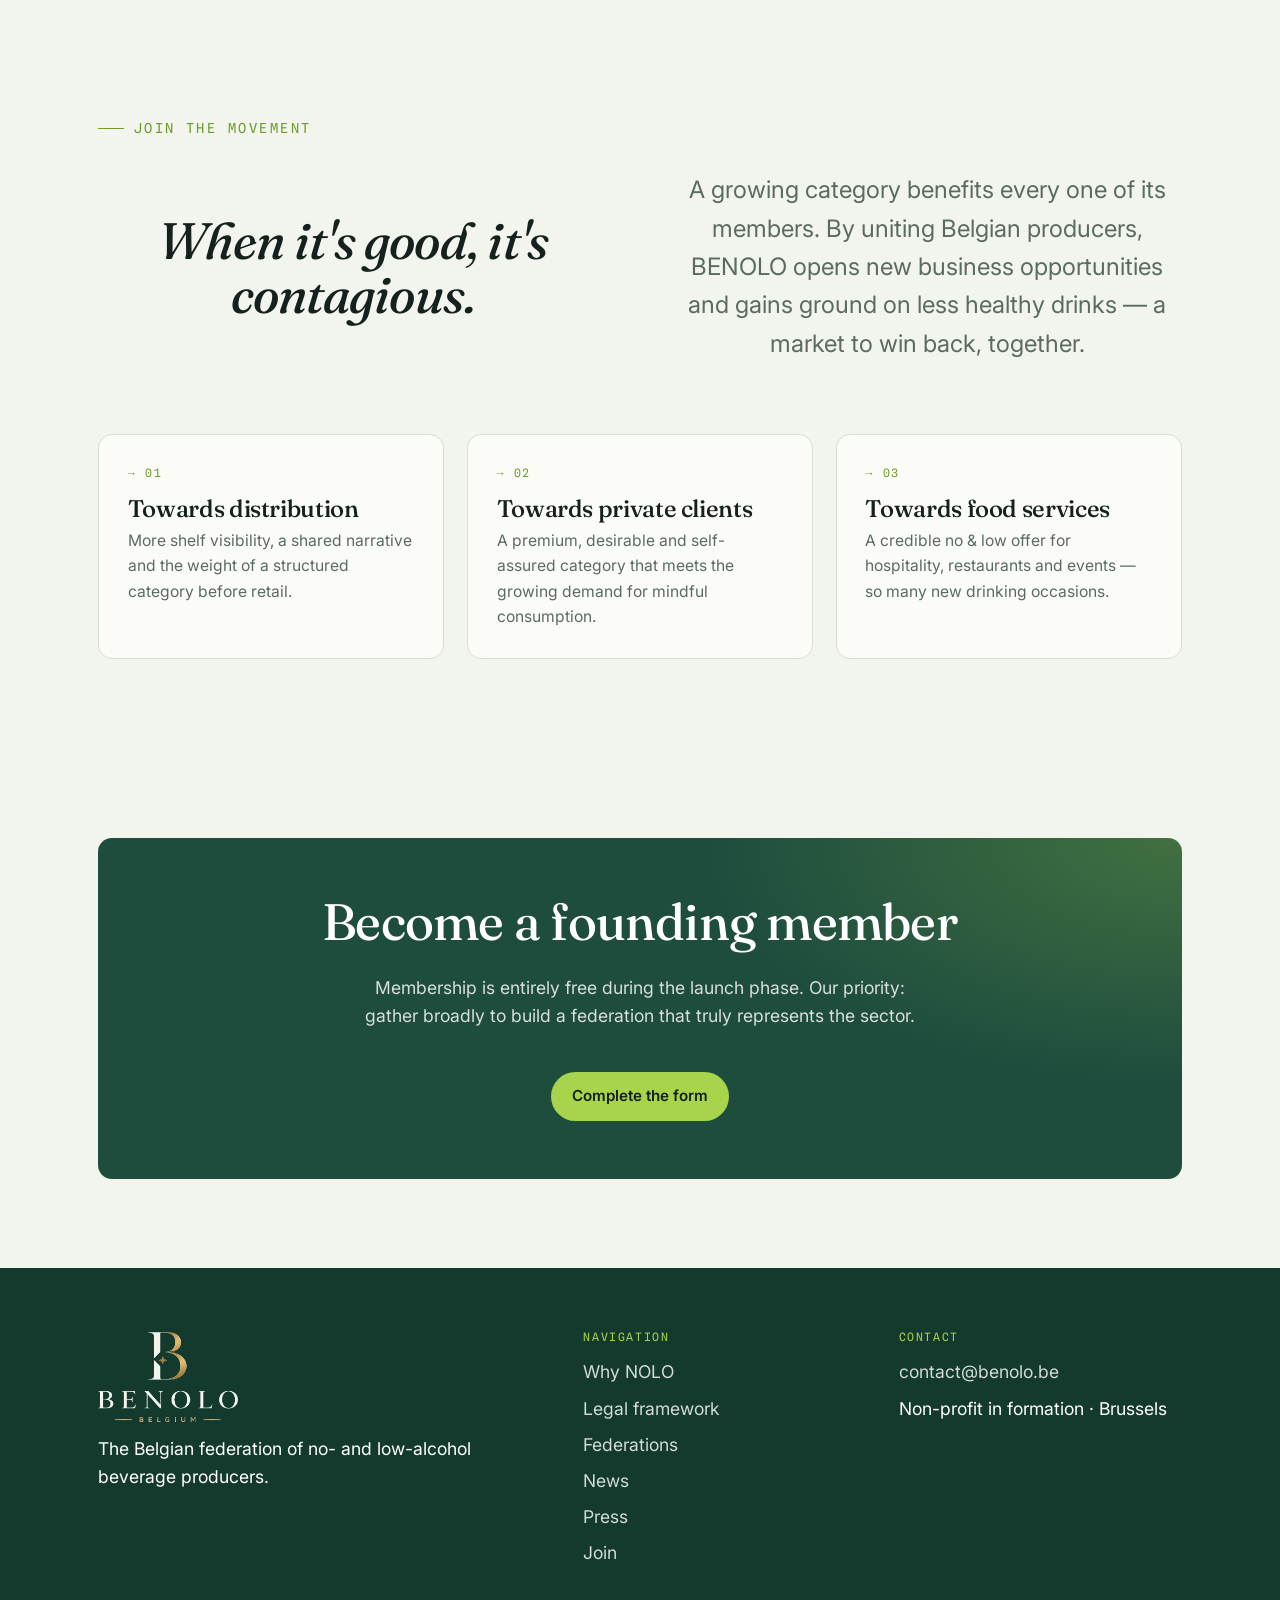
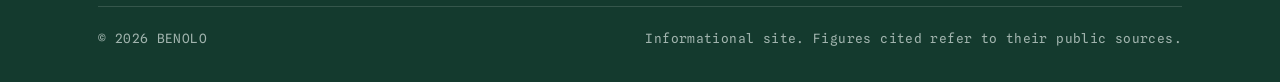
==== commit 41388300: "Add files via upload" ====
--- a/index.html
+++ b/index.html
@@ -8,17 +8,20 @@
   <link rel="preconnect" href="https://fonts.googleapis.com">
   <link rel="preconnect" href="https://fonts.gstatic.com" crossorigin>
   <link href="https://fonts.googleapis.com/css2?family=Fraunces:ital,opsz,wght@0,9..144,350..600;1,9..144,350..500&family=Inter:wght@400;500;600;700&family=Spline+Sans+Mono:wght@400;500&display=swap" rel="stylesheet">
+  <link rel="icon" type="image/png" href="assets/favicon.png">
   <link rel="stylesheet" href="assets/styles.css">
 </head>
 <body>
   <header class="site-header">
     <div class="wrap nav">
-      <a class="brand" href="index.html">BENOLO<span class="dot">.</span><small>be</small></a>
+      <a class="brand" href="index.html"><img class="brand-mark" src="assets/logo-mark.png" alt="">BENOLO<span class="dot">.</span><small>be</small></a>
       <nav class="nav-links" aria-label="Primary">
         <a href="index.html" data-i18n="nav.home"></a>
         <a href="pourquoi.html" data-i18n="nav.why"></a>
         <a href="cadre-legal.html" data-i18n="nav.legal"></a>
         <a href="federations.html" data-i18n="nav.fed"></a>
+        <a href="actualites.html" data-i18n="nav.news"></a>
+        <a href="presse.html" data-i18n="nav.press"></a>
         <a href="inscription.html" data-i18n="nav.join"></a>
       </nav>
       <div class="nav-right">
@@ -51,6 +54,15 @@
         <p data-i18n="home.zero_p"></p>
       </aside>
     </div>
+    <svg class="sprig-accent" viewBox="0 0 200 200" aria-hidden="true" fill="none" stroke="currentColor" stroke-width="3" stroke-linecap="round">
+      <path d="M40 180 C70 130 90 90 110 30"/>
+      <g stroke-width="2.6">
+        <path d="M96 60 c20-10 34-6 48-22"/><path d="M86 86 c20-10 34-6 48-22"/>
+        <path d="M76 112 c20-10 34-6 48-22"/><path d="M66 138 c18-9 30-5 44-20"/>
+        <path d="M104 50 c-18-12-32-8-46-24"/><path d="M92 78 c-18-12-32-8-46-24"/>
+        <path d="M82 104 c-18-12-32-8-46-24"/>
+      </g>
+    </svg>
   </section>
 
   <!-- INTRO -->
@@ -126,6 +138,36 @@
     </div>
   </section>
 
+  <!-- OPPORTUNITIES / JOIN THE MOVEMENT -->
+  <section>
+    <div class="wrap">
+      <span class="eyebrow" data-i18n="home.opp_eyebrow"></span>
+      <div class="split center" style="margin:1rem 0 2.8rem;">
+        <h2 style="font-style:italic;max-width:18ch;" data-i18n="home.slogan"></h2>
+        <div class="lede-block">
+          <p data-i18n="home.opp_p"></p>
+        </div>
+      </div>
+      <div class="grid grid-3">
+        <div class="card">
+          <span class="num">→ 01</span>
+          <h3 data-i18n="home.opp1_h"></h3>
+          <p data-i18n="home.opp1_p"></p>
+        </div>
+        <div class="card">
+          <span class="num">→ 02</span>
+          <h3 data-i18n="home.opp2_h"></h3>
+          <p data-i18n="home.opp2_p"></p>
+        </div>
+        <div class="card">
+          <span class="num">→ 03</span>
+          <h3 data-i18n="home.opp3_h"></h3>
+          <p data-i18n="home.opp3_p"></p>
+        </div>
+      </div>
+    </div>
+  </section>
+
   <!-- CTA -->
   <section>
     <div class="wrap">
@@ -141,7 +183,7 @@
     <div class="wrap">
       <div class="foot-grid">
         <div>
-          <div class="foot-brand">BENOLO<span class="dot">.</span>be</div>
+          <img class="foot-logo" src="assets/logo-foot.png" alt="BENOLO Belgium">
           <p data-i18n="foot.tagline" style="max-width:38ch;margin-top:.8rem;"></p>
         </div>
         <div class="foot-col">
@@ -150,6 +192,8 @@
             <li><a href="pourquoi.html" data-i18n="nav.why"></a></li>
             <li><a href="cadre-legal.html" data-i18n="nav.legal"></a></li>
             <li><a href="federations.html" data-i18n="nav.fed"></a></li>
+            <li><a href="actualites.html" data-i18n="nav.news"></a></li>
+            <li><a href="presse.html" data-i18n="nav.press"></a></li>
             <li><a href="inscription.html" data-i18n="nav.join"></a></li>
           </ul>
         </div>
--- a/assets/styles.css
+++ b/assets/styles.css
@@ -425,3 +425,44 @@
   .hero h1 { font-size: var(--step-4); }
   .nav-right .btn { display: none; }
 }
+
+/* ============================================================
+   Logo, member news, press, botanical visuals  (added)
+   ============================================================ */
+.brand { gap: 0.55rem; }
+.brand-mark { height: 32px; width: auto; display: inline-block; }
+.foot-logo { height: 90px; width: auto; margin-bottom: 0.4rem; }
+
+/* botanical hero accent */
+.sprig-accent { position:absolute; right:-20px; bottom:-30px; width:240px; color:var(--spruce); opacity:.10; pointer-events:none; }
+.zero-card { z-index:1; }
+
+/* member news */
+.news-grid { display:grid; grid-template-columns:repeat(3,1fr); gap:1.6rem; }
+.news-card { background:var(--cloud); border:1px solid var(--mist); border-radius:var(--radius); overflow:hidden; display:flex; flex-direction:column; transition:transform .2s, box-shadow .2s, border-color .2s; }
+.news-card:hover { transform:translateY(-3px); box-shadow:0 18px 40px -24px rgba(20,40,32,.4); border-color:var(--zest); }
+.news-thumb { aspect-ratio:4/3; display:block; position:relative; }
+.news-thumb svg { width:100%; height:100%; display:block; }
+.news-body { padding:1.25rem 1.4rem 1.5rem; display:flex; flex-direction:column; gap:.5rem; flex:1; }
+.news-meta { font-family:var(--mono); font-size:.7rem; letter-spacing:.1em; text-transform:uppercase; color:var(--zest-d); }
+.news-card h3 { font-size:1.15rem; margin:0; }
+.news-card p { margin:0; color:var(--muted); font-size:.95rem; }
+.news-tag { margin-top:auto; padding-top:.4rem; }
+.news-note { font-family:var(--mono); font-size:.78rem; letter-spacing:.03em; color:var(--muted); }
+
+/* press */
+.press-release { background:var(--cloud); border:1px solid var(--mist); border-radius:var(--radius); padding:clamp(1.6rem,4vw,3rem); }
+.press-kicker { font-family:var(--mono); font-size:.72rem; letter-spacing:.14em; text-transform:uppercase; color:var(--zest-d); display:block; }
+.press-dateline { font-family:var(--mono); font-size:.8rem; color:var(--muted); margin:.5rem 0 1.4rem; }
+.press-release h2 { font-size:var(--step-2); max-width:24ch; }
+.press-release .lead { font-size:var(--step-1); color:var(--ink); }
+.press-quote { border-left:3px solid var(--zest); padding:.4rem 0 .4rem 1.4rem; font-family:var(--display); font-size:var(--step-1); font-style:italic; color:var(--ink); margin:1.6rem 0; }
+.press-quote .attr { display:block; font-family:var(--mono); font-style:normal; font-size:.74rem; letter-spacing:.06em; color:var(--zest-d); margin-top:.7rem; text-transform:uppercase; }
+.press-boiler { border-top:1px solid var(--mist); margin-top:2rem; padding-top:1.4rem; }
+.press-boiler h3 { font-size:1.1rem; }
+.press-boiler p { color:var(--muted); font-size:.92rem; }
+.press-contact { font-family:var(--mono); font-size:.8rem; color:var(--muted); margin-top:1rem; }
+.press-side .card { margin-bottom:1.2rem; }
+
+@media (max-width:900px){ .news-grid{grid-template-columns:1fr 1fr;} }
+@media (max-width:560px){ .news-grid{grid-template-columns:1fr;} .sprig-accent{display:none;} }
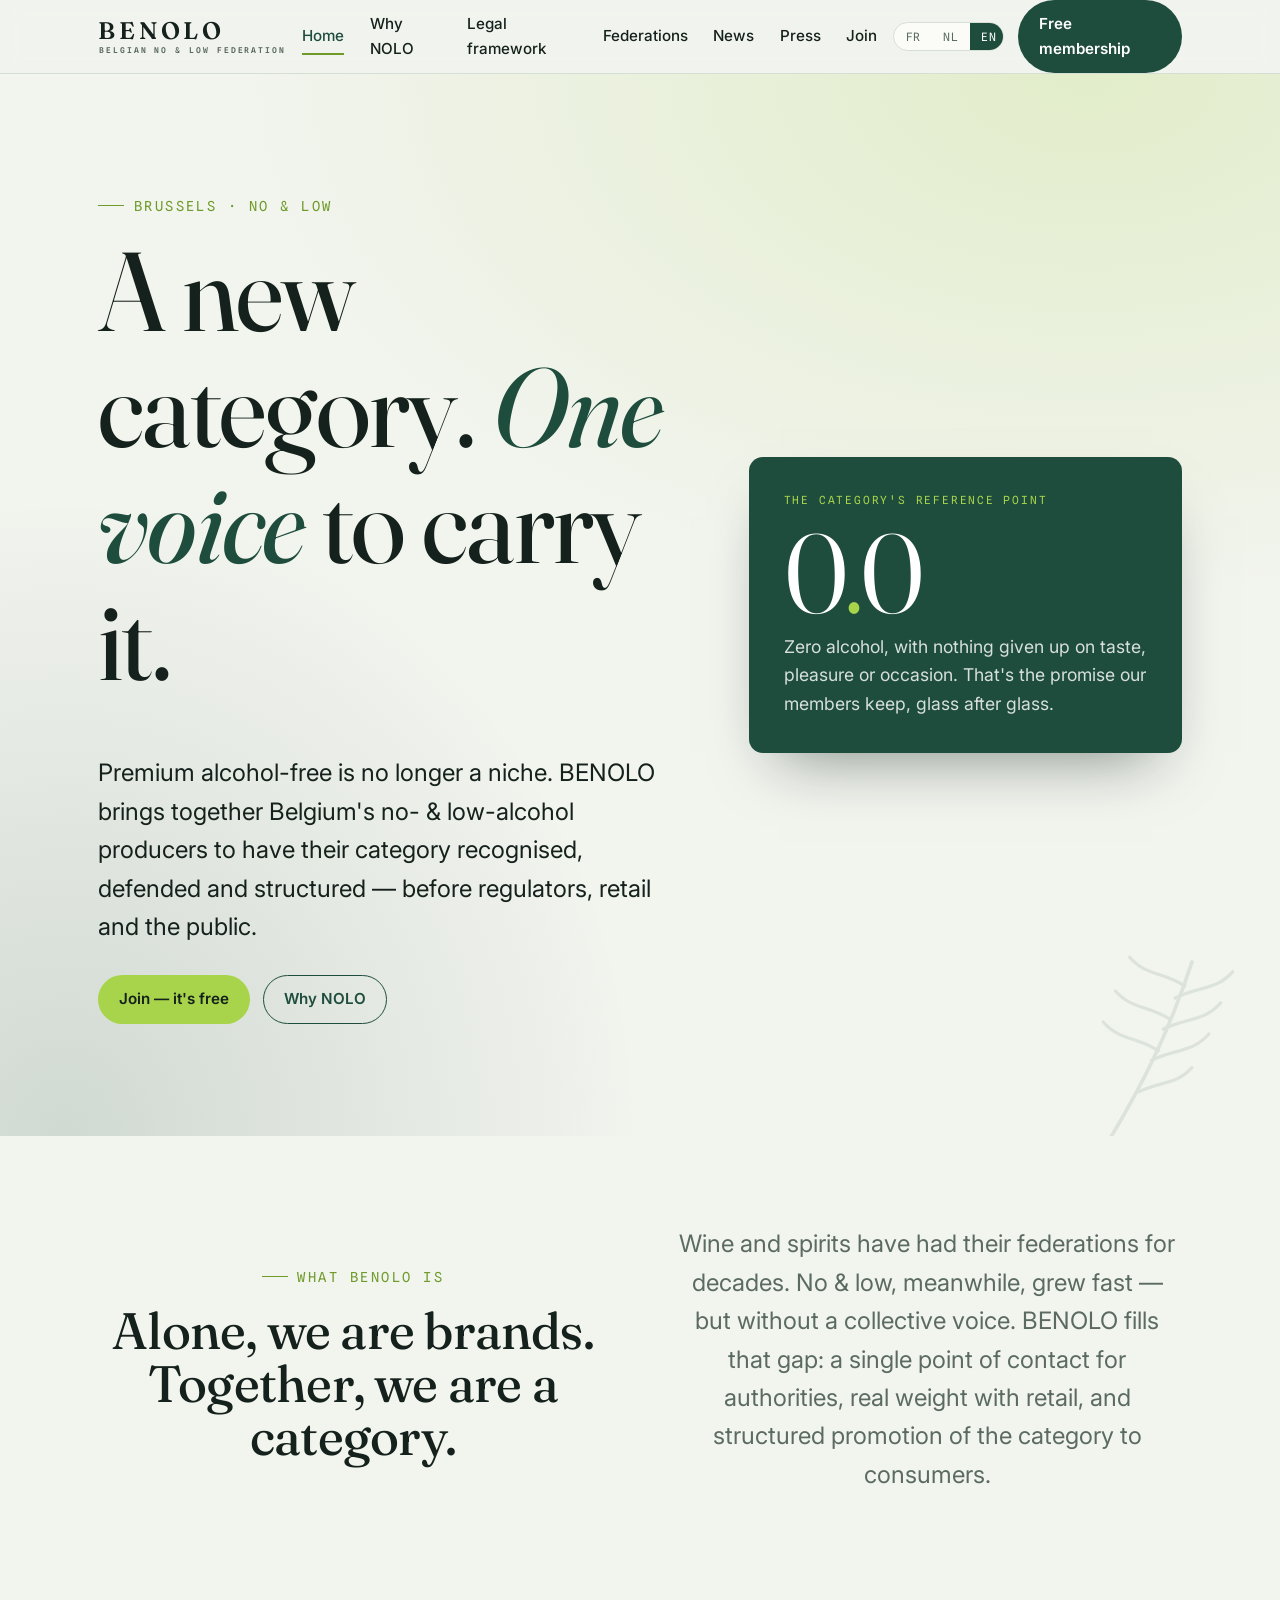
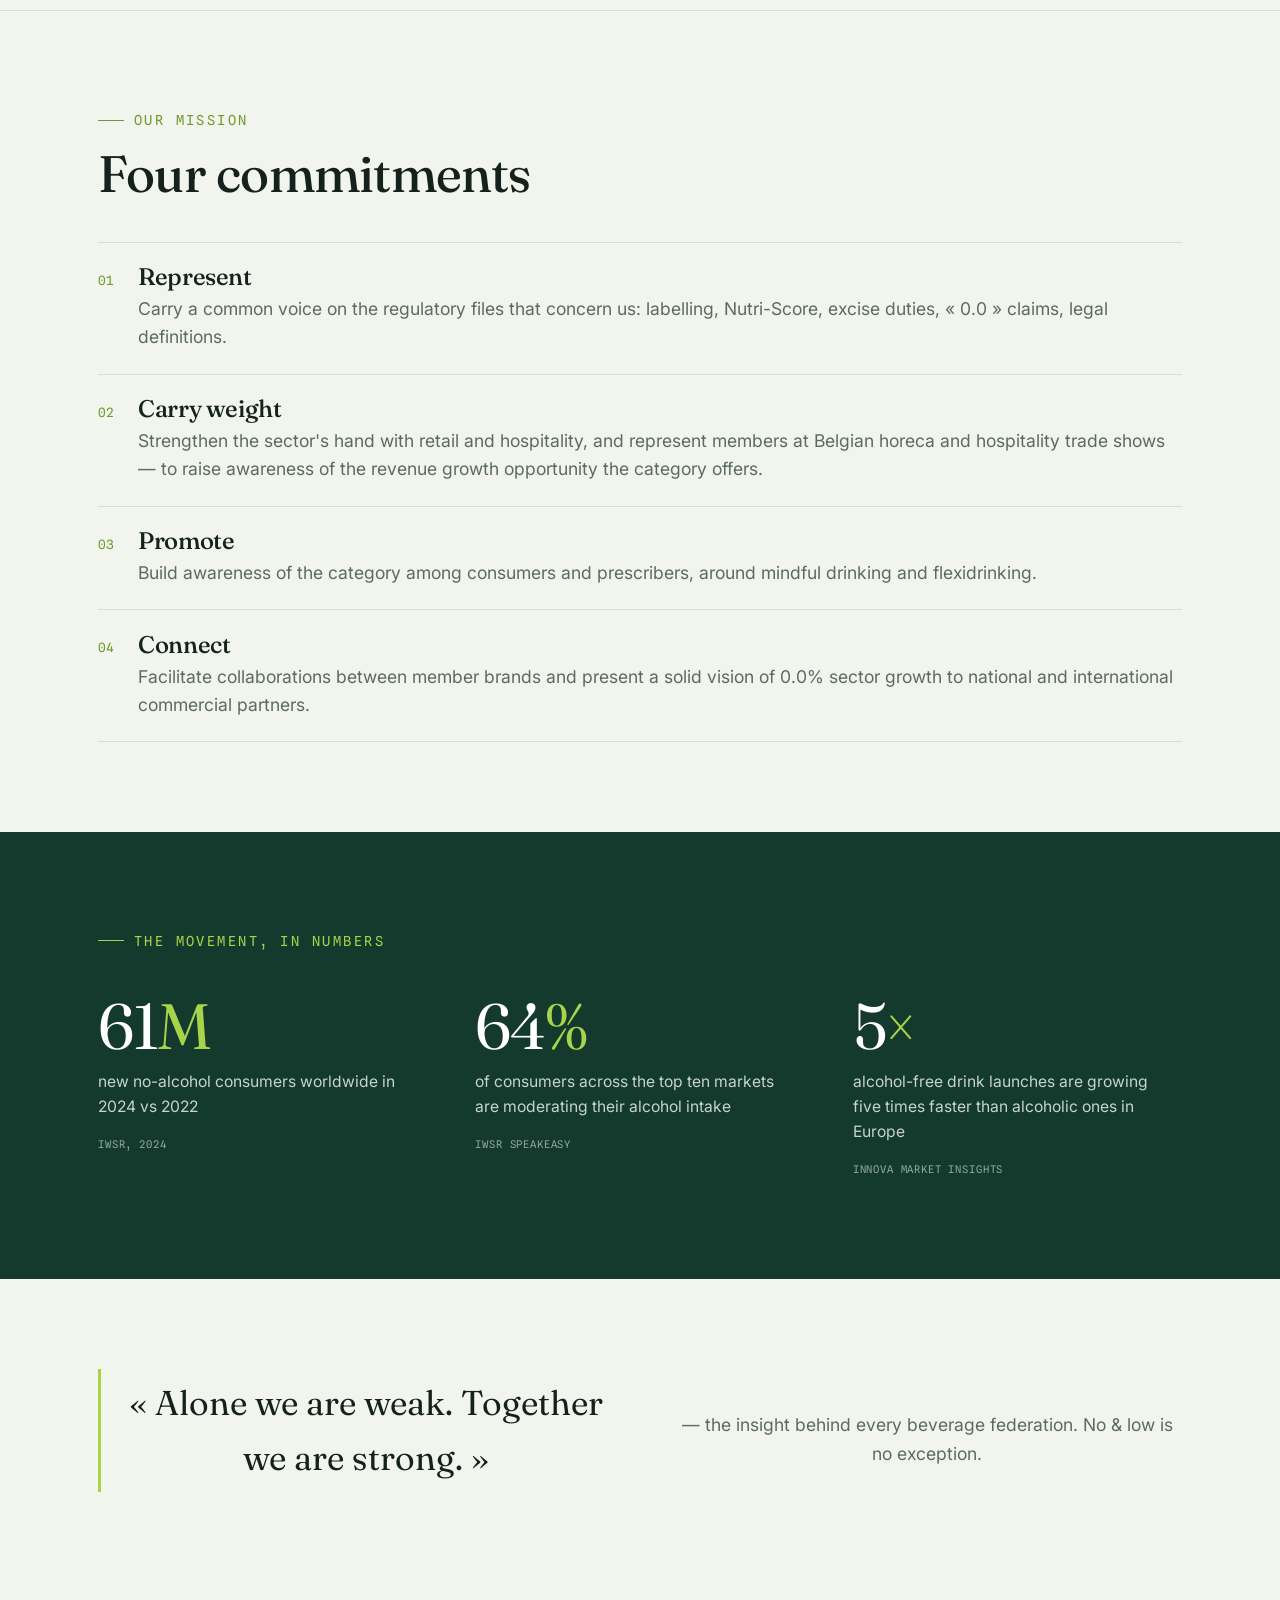
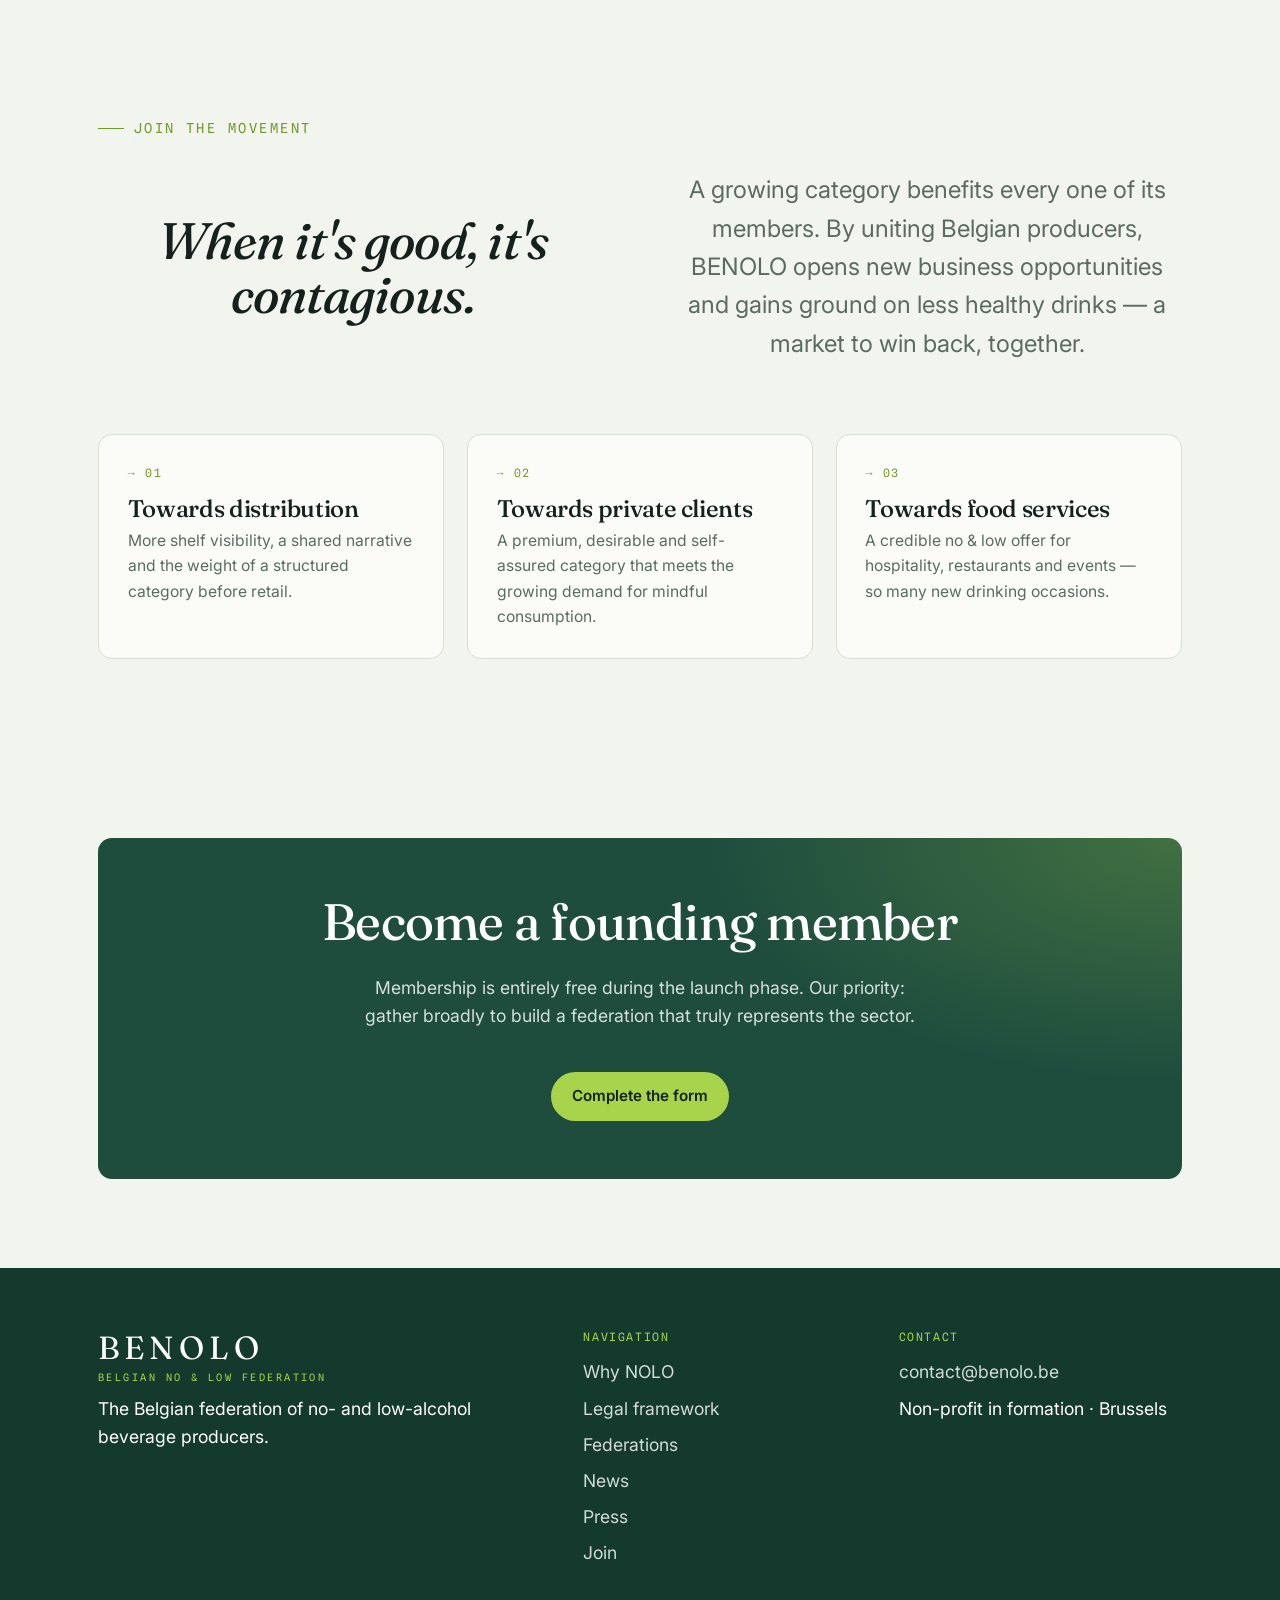
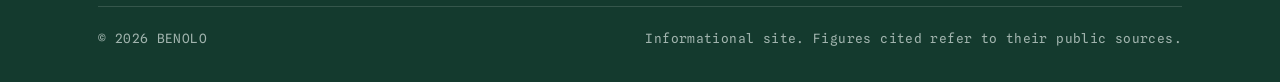
==== commit ec4df431: "Add files via upload" ====
--- a/index.html
+++ b/index.html
@@ -8,13 +8,13 @@
   <link rel="preconnect" href="https://fonts.googleapis.com">
   <link rel="preconnect" href="https://fonts.gstatic.com" crossorigin>
   <link href="https://fonts.googleapis.com/css2?family=Fraunces:ital,opsz,wght@0,9..144,350..600;1,9..144,350..500&family=Inter:wght@400;500;600;700&family=Spline+Sans+Mono:wght@400;500&display=swap" rel="stylesheet">
-  <link rel="icon" type="image/png" href="assets/favicon.png">
+  <link rel="icon" type="image/svg+xml" href="assets/favicon.svg">
   <link rel="stylesheet" href="assets/styles.css">
 </head>
 <body>
   <header class="site-header">
     <div class="wrap nav">
-      <a class="brand" href="index.html"><img class="brand-mark" src="assets/logo-mark.png" alt="">BENOLO<span class="dot">.</span><small>be</small></a>
+      <a class="brand" href="index.html"><span class="brand-word">BENOLO</span><span class="brand-base">Belgian No <span class="amp">&amp;</span> Low Federation</span></a>
       <nav class="nav-links" aria-label="Primary">
         <a href="index.html" data-i18n="nav.home"></a>
         <a href="pourquoi.html" data-i18n="nav.why"></a>
@@ -183,7 +183,7 @@
     <div class="wrap">
       <div class="foot-grid">
         <div>
-          <img class="foot-logo" src="assets/logo-foot.png" alt="BENOLO Belgium">
+          <div class="foot-brand"><span class="foot-word">BENOLO</span><span class="foot-base">Belgian No <span class="amp">&amp;</span> Low Federation</span></div>
           <p data-i18n="foot.tagline" style="max-width:38ch;margin-top:.8rem;"></p>
         </div>
         <div class="foot-col">
--- a/assets/styles.css
+++ b/assets/styles.css
@@ -429,9 +429,36 @@
 /* ============================================================
    Logo, member news, press, botanical visuals  (added)
    ============================================================ */
-.brand { gap: 0.55rem; }
-.brand-mark { height: 32px; width: auto; display: inline-block; }
-.foot-logo { height: 90px; width: auto; margin-bottom: 0.4rem; }
+/* ============================================================
+   Typographic wordmark + EN baseline  (logo image removed)
+   ============================================================ */
+.brand { flex-direction: column; align-items: flex-start; gap: 3px; letter-spacing: normal; }
+.brand-word {
+  font-family: var(--display); font-weight: 600; font-size: 1.5rem; line-height: 1;
+  letter-spacing: 0.16em; text-transform: uppercase; color: var(--ink);
+}
+.brand-base {
+  font-family: var(--mono); font-size: 0.5rem; line-height: 1;
+  letter-spacing: 0.24em; text-transform: uppercase; color: var(--muted);
+  padding-left: 0.14em; white-space: nowrap;
+}
+.brand-word .amp, .foot-word .amp { color: var(--zest-d); font-weight: 500; }
+
+.foot-brand { display: flex; flex-direction: column; gap: 0.5rem; margin-bottom: 0.4rem; }
+.foot-word {
+  font-family: var(--display); font-size: 2rem; line-height: 1;
+  letter-spacing: 0.16em; text-transform: uppercase; color: #fff;
+}
+.foot-word .amp { color: var(--zest); }
+.foot-base {
+  font-family: var(--mono); font-size: 0.64rem; line-height: 1;
+  letter-spacing: 0.24em; text-transform: uppercase; color: var(--zest);
+}
+
+/* press brand lockup (on spruce) */
+.brand-lockup { text-align: center; padding: 1.4rem 0; }
+.brand-lockup .foot-word { font-size: 2.2rem; }
+.brand-lockup .foot-base { display: block; margin-top: 0.6rem; }
 
 /* botanical hero accent */
 .sprig-accent { position:absolute; right:-20px; bottom:-30px; width:240px; color:var(--spruce); opacity:.10; pointer-events:none; }
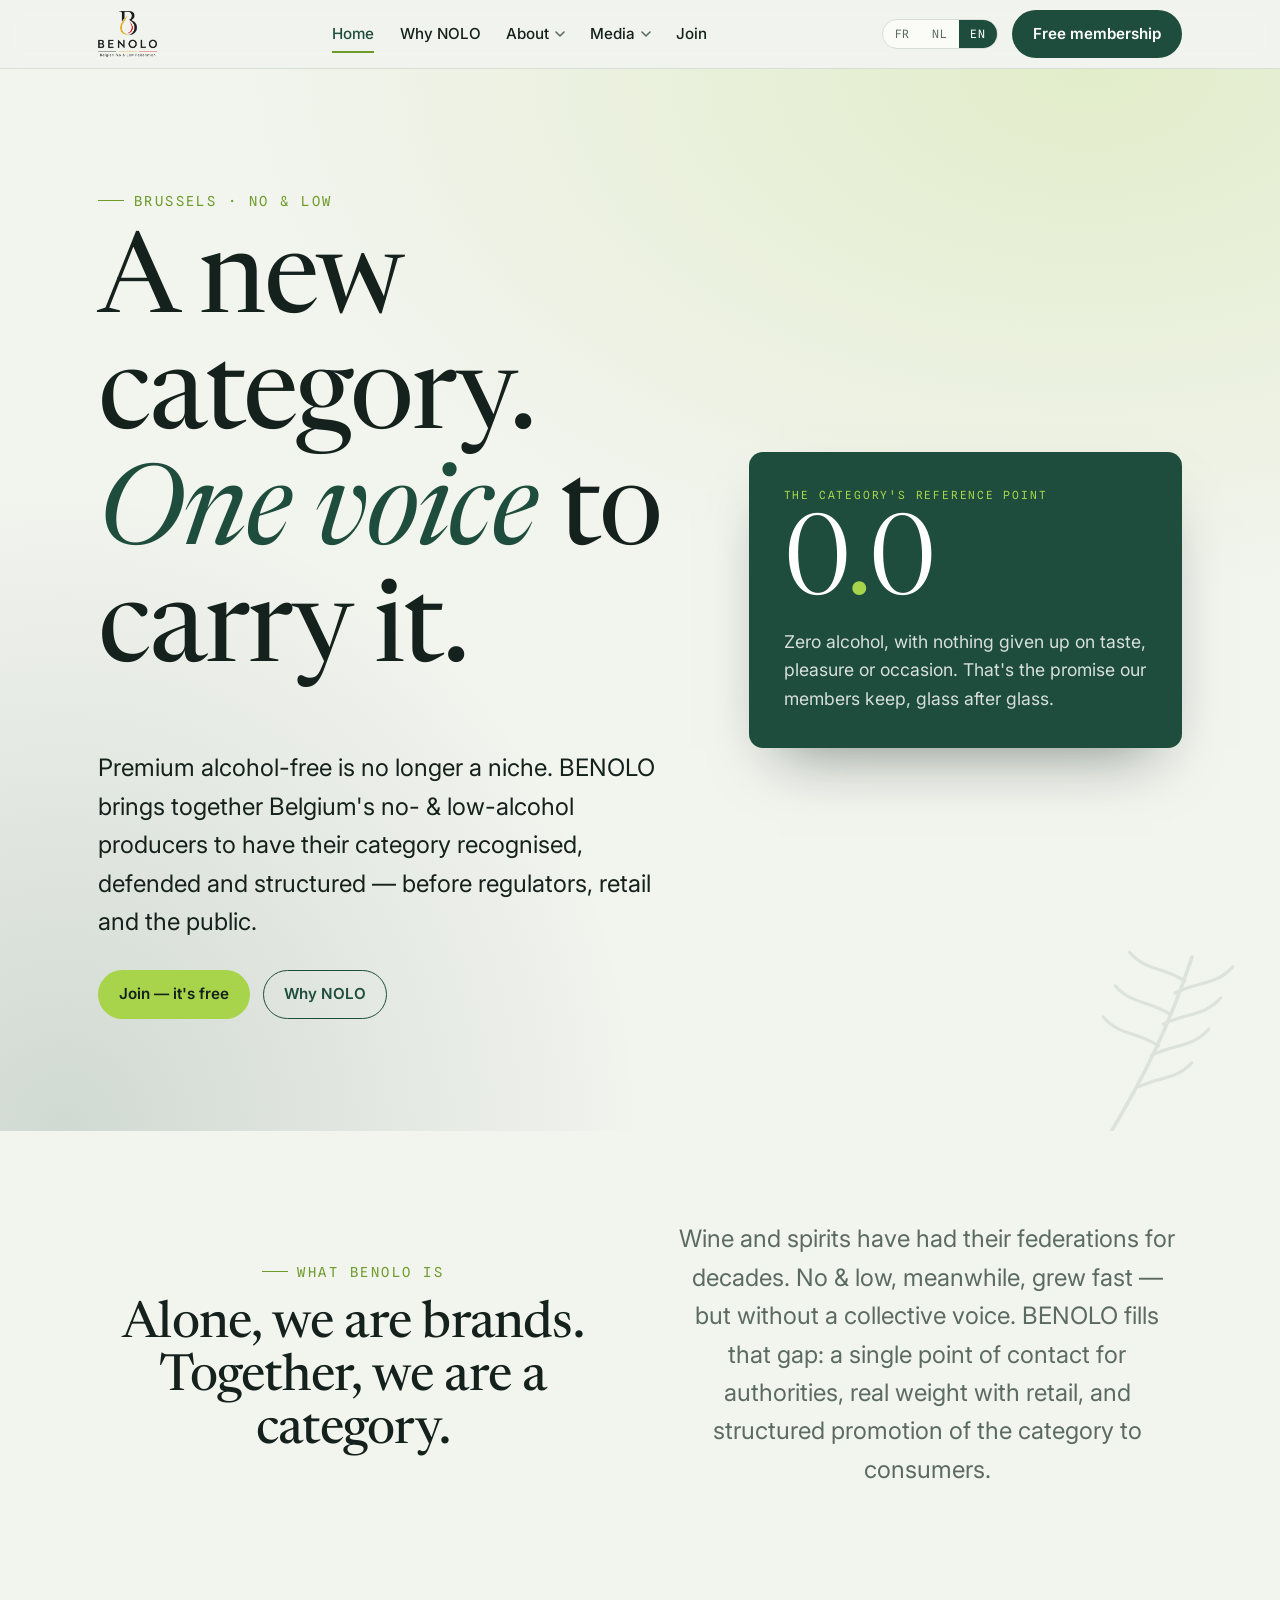
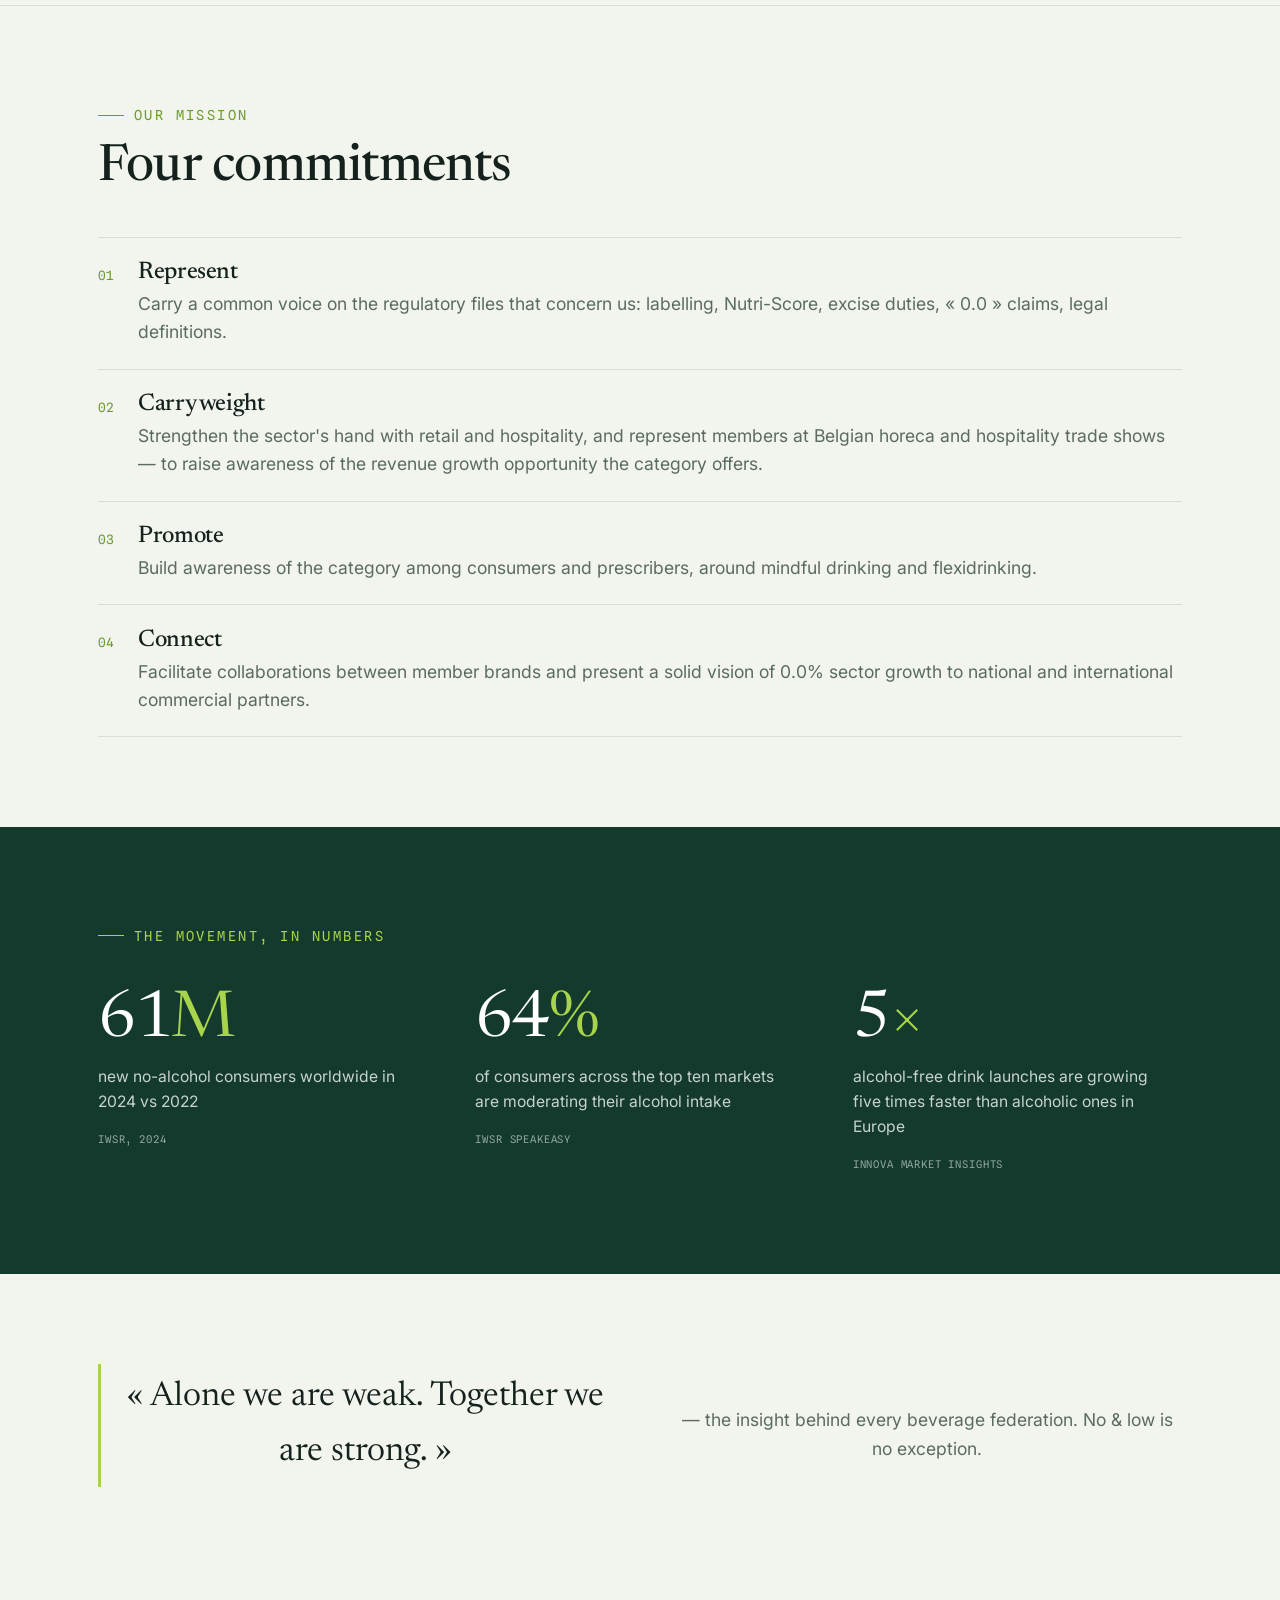
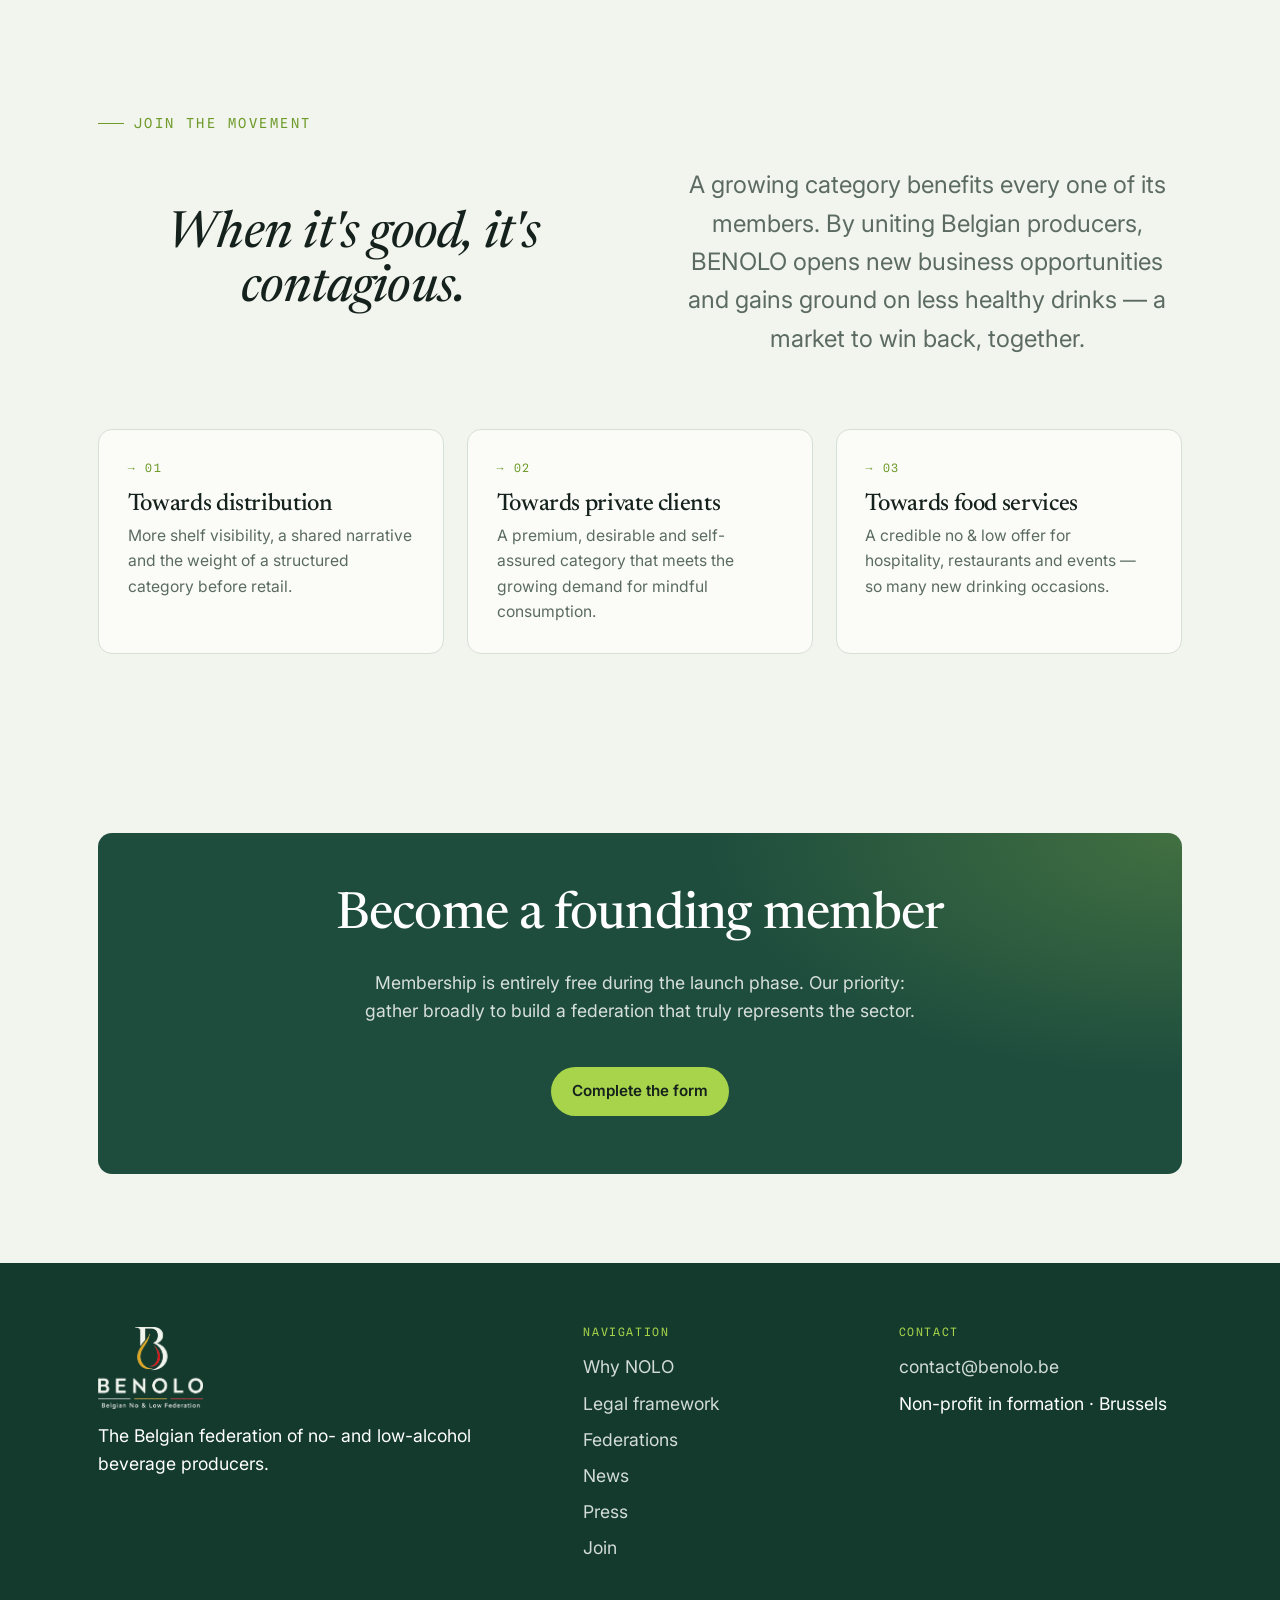
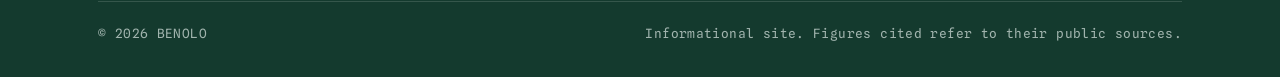
==== commit 31aef432: "Add files via upload" ====
--- a/index.html
+++ b/index.html
@@ -7,21 +7,31 @@
   <meta name="description" content="BENOLO réunit les producteurs belges de boissons sans alcool et à faible teneur en alcool. Adhésion gratuite en phase de lancement.">
   <link rel="preconnect" href="https://fonts.googleapis.com">
   <link rel="preconnect" href="https://fonts.gstatic.com" crossorigin>
-  <link href="https://fonts.googleapis.com/css2?family=Fraunces:ital,opsz,wght@0,9..144,350..600;1,9..144,350..500&family=Inter:wght@400;500;600;700&family=Spline+Sans+Mono:wght@400;500&display=swap" rel="stylesheet">
-  <link rel="icon" type="image/svg+xml" href="assets/favicon.svg">
+  <link href="https://fonts.googleapis.com/css2?family=Newsreader:ital,opsz,wght@0,6..72,300..600;1,6..72,300..500&family=Inter:wght@400;500;600;700&family=Spline+Sans+Mono:wght@400;500&display=swap" rel="stylesheet">
+  <link rel="icon" type="image/png" href="assets/favicon.png">
   <link rel="stylesheet" href="assets/styles.css">
 </head>
 <body>
   <header class="site-header">
     <div class="wrap nav">
-      <a class="brand" href="index.html"><span class="brand-word">BENOLO</span><span class="brand-base">Belgian No <span class="amp">&amp;</span> Low Federation</span></a>
+      <a class="brand" href="index.html"><img class="brand-logo" src="assets/logo-full.png" alt="BENOLO — Belgian No & Low Federation"></a>
       <nav class="nav-links" aria-label="Primary">
         <a href="index.html" data-i18n="nav.home"></a>
         <a href="pourquoi.html" data-i18n="nav.why"></a>
-        <a href="cadre-legal.html" data-i18n="nav.legal"></a>
-        <a href="federations.html" data-i18n="nav.fed"></a>
-        <a href="actualites.html" data-i18n="nav.news"></a>
-        <a href="presse.html" data-i18n="nav.press"></a>
+        <div class="nav-item has-dropdown">
+          <button class="nav-trigger" type="button" aria-expanded="false" aria-haspopup="true"><span data-i18n="nav.about"></span><svg class="caret" viewBox="0 0 10 6" fill="none" stroke="currentColor" stroke-width="1.6" stroke-linecap="round" stroke-linejoin="round"><path d="M1 1l4 4 4-4"/></svg></button>
+          <div class="dropdown" role="menu">
+            <a href="cadre-legal.html" data-i18n="nav.legal" role="menuitem"></a>
+            <a href="federations.html" data-i18n="nav.fed" role="menuitem"></a>
+          </div>
+        </div>
+        <div class="nav-item has-dropdown">
+          <button class="nav-trigger" type="button" aria-expanded="false" aria-haspopup="true"><span data-i18n="nav.media"></span><svg class="caret" viewBox="0 0 10 6" fill="none" stroke="currentColor" stroke-width="1.6" stroke-linecap="round" stroke-linejoin="round"><path d="M1 1l4 4 4-4"/></svg></button>
+          <div class="dropdown" role="menu">
+            <a href="actualites.html" data-i18n="nav.news" role="menuitem"></a>
+            <a href="presse.html" data-i18n="nav.press" role="menuitem"></a>
+          </div>
+        </div>
         <a href="inscription.html" data-i18n="nav.join"></a>
       </nav>
       <div class="nav-right">
@@ -183,7 +193,7 @@
     <div class="wrap">
       <div class="foot-grid">
         <div>
-          <div class="foot-brand"><span class="foot-word">BENOLO</span><span class="foot-base">Belgian No <span class="amp">&amp;</span> Low Federation</span></div>
+          <div class="foot-brand"><img class="foot-logo" src="assets/logo-foot.png" alt="BENOLO — Belgian No & Low Federation"></div>
           <p data-i18n="foot.tagline" style="max-width:38ch;margin-top:.8rem;"></p>
         </div>
         <div class="foot-col">
--- a/assets/styles.css
+++ b/assets/styles.css
@@ -24,7 +24,7 @@
   --muted:    #5B6B62;   /* muted text */
 
   /* Type */
-  --display: "Fraunces", Georgia, "Times New Roman", serif;
+  --display: "Newsreader", Georgia, "Times New Roman", serif;
   --body:    "Inter", system-ui, -apple-system, sans-serif;
   --mono:    "Spline Sans Mono", ui-monospace, "SFMono-Regular", monospace;
 
@@ -430,35 +430,15 @@
    Logo, member news, press, botanical visuals  (added)
    ============================================================ */
 /* ============================================================
-   Typographic wordmark + EN baseline  (logo image removed)
+   Brand logo (image) — kept small and elegant
    ============================================================ */
-.brand { flex-direction: column; align-items: flex-start; gap: 3px; letter-spacing: normal; }
-.brand-word {
-  font-family: var(--display); font-weight: 600; font-size: 1.5rem; line-height: 1;
-  letter-spacing: 0.16em; text-transform: uppercase; color: var(--ink);
-}
-.brand-base {
-  font-family: var(--mono); font-size: 0.5rem; line-height: 1;
-  letter-spacing: 0.24em; text-transform: uppercase; color: var(--muted);
-  padding-left: 0.14em; white-space: nowrap;
-}
-.brand-word .amp, .foot-word .amp { color: var(--zest-d); font-weight: 500; }
-
-.foot-brand { display: flex; flex-direction: column; gap: 0.5rem; margin-bottom: 0.4rem; }
-.foot-word {
-  font-family: var(--display); font-size: 2rem; line-height: 1;
-  letter-spacing: 0.16em; text-transform: uppercase; color: #fff;
-}
-.foot-word .amp { color: var(--zest); }
-.foot-base {
-  font-family: var(--mono); font-size: 0.64rem; line-height: 1;
-  letter-spacing: 0.24em; text-transform: uppercase; color: var(--zest);
-}
-
-/* press brand lockup (on spruce) */
-.brand-lockup { text-align: center; padding: 1.4rem 0; }
-.brand-lockup .foot-word { font-size: 2.2rem; }
-.brand-lockup .foot-base { display: block; margin-top: 0.6rem; }
+.brand { display: inline-flex; align-items: center; gap: 0; letter-spacing: normal; }
+.brand-logo { height: 46px; width: auto; display: block; }
+.foot-brand { margin-bottom: 0.6rem; }
+.foot-logo { height: 82px; width: auto; display: block; }
+.brand-lockup { text-align: center; padding: 0.6rem 0; }
+.brand-lockup img { height: 110px; width: auto; margin: 0 auto; }
+@media (max-width: 560px) { .brand-logo { height: 40px; } }
 
 /* botanical hero accent */
 .sprig-accent { position:absolute; right:-20px; bottom:-30px; width:240px; color:var(--spruce); opacity:.10; pointer-events:none; }
@@ -493,3 +473,60 @@
 
 @media (max-width:900px){ .news-grid{grid-template-columns:1fr 1fr;} }
 @media (max-width:560px){ .news-grid{grid-template-columns:1fr;} .sprig-accent{display:none;} }
+
+/* ============================================================
+   Dropdown navigation  (added)
+   ============================================================ */
+.nav-item { position: relative; display: inline-flex; }
+.nav-trigger {
+  display: inline-flex; align-items: center; gap: 0.34rem;
+  background: none; border: 0; cursor: pointer; font: inherit;
+  color: var(--ink); font-size: 0.95rem; font-weight: 500;
+  padding: 0.3rem 0; position: relative;
+}
+.nav-trigger .caret { width: 10px; height: 6px; transition: transform .2s ease; color: var(--muted); }
+.nav-trigger[aria-expanded="true"] .caret { transform: rotate(180deg); }
+.nav-trigger::after {
+  content: ""; position: absolute; left: 0; bottom: -2px; height: 2px; width: 0;
+  background: var(--zest-d); transition: width .25s ease;
+}
+.nav-item:hover .nav-trigger::after,
+.nav-trigger[aria-expanded="true"]::after,
+.nav-trigger.active::after { width: 100%; }
+.nav-trigger.active { color: var(--spruce); }
+
+.dropdown {
+  position: absolute; top: calc(100% + 12px); left: 0; min-width: 210px;
+  background: var(--cloud); border: 1px solid var(--mist); border-radius: var(--radius-s);
+  box-shadow: 0 20px 44px -22px rgba(20,40,32,.4);
+  padding: 0.45rem; display: grid; gap: 0.1rem; z-index: 70;
+  opacity: 0; visibility: hidden; transform: translateY(-6px);
+  transition: opacity .18s ease, transform .18s ease, visibility .18s;
+}
+.dropdown.open { opacity: 1; visibility: visible; transform: none; }
+/* invisible bridge so the pointer can travel from trigger to menu */
+.nav-item.has-dropdown::after { content: ""; position: absolute; top: 100%; left: 0; right: 0; height: 14px; }
+.dropdown a {
+  display: block; padding: 0.6rem 0.7rem; border-radius: 6px;
+  font-size: 0.92rem; font-weight: 500; color: var(--ink); text-decoration: none; white-space: nowrap;
+}
+.dropdown a::after { display: none; }
+.dropdown a:hover { background: color-mix(in srgb, var(--zest) 22%, var(--cloud)); }
+.dropdown a[aria-current="page"] { color: var(--spruce); }
+
+@media (min-width: 901px) {
+  .nav-item:hover .dropdown,
+  .nav-item:focus-within .dropdown { opacity: 1; visibility: visible; transform: none; }
+}
+
+/* mobile: accordion inside the burger menu */
+@media (max-width: 900px) {
+  .nav-item { display: block; width: 100%; }
+  .nav-trigger { width: 100%; justify-content: space-between; font-size: 1rem; }
+  .dropdown {
+    position: static; opacity: 1; visibility: visible; transform: none; z-index: auto;
+    box-shadow: none; border: 0; background: transparent; padding: 0.1rem 0 0.3rem 0.9rem;
+    display: none;
+  }
+  .dropdown.open { display: grid; }
+}
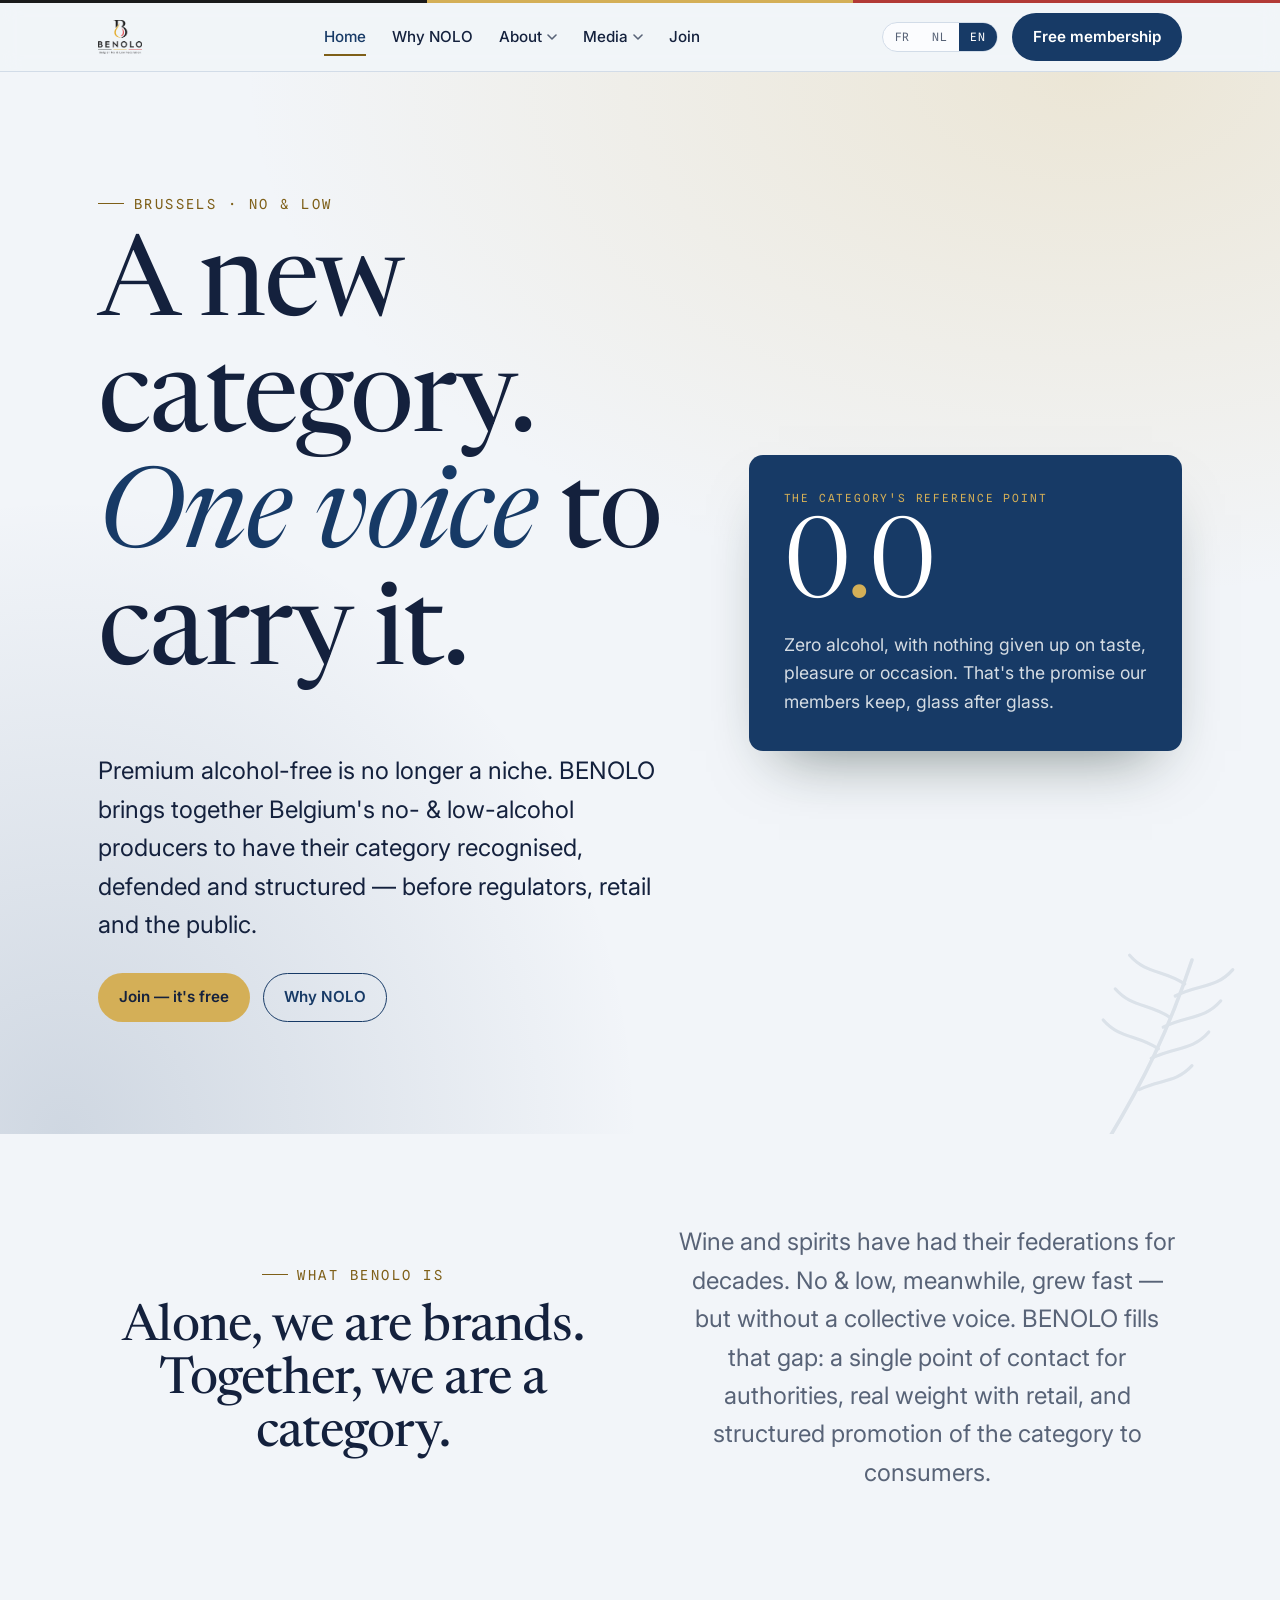
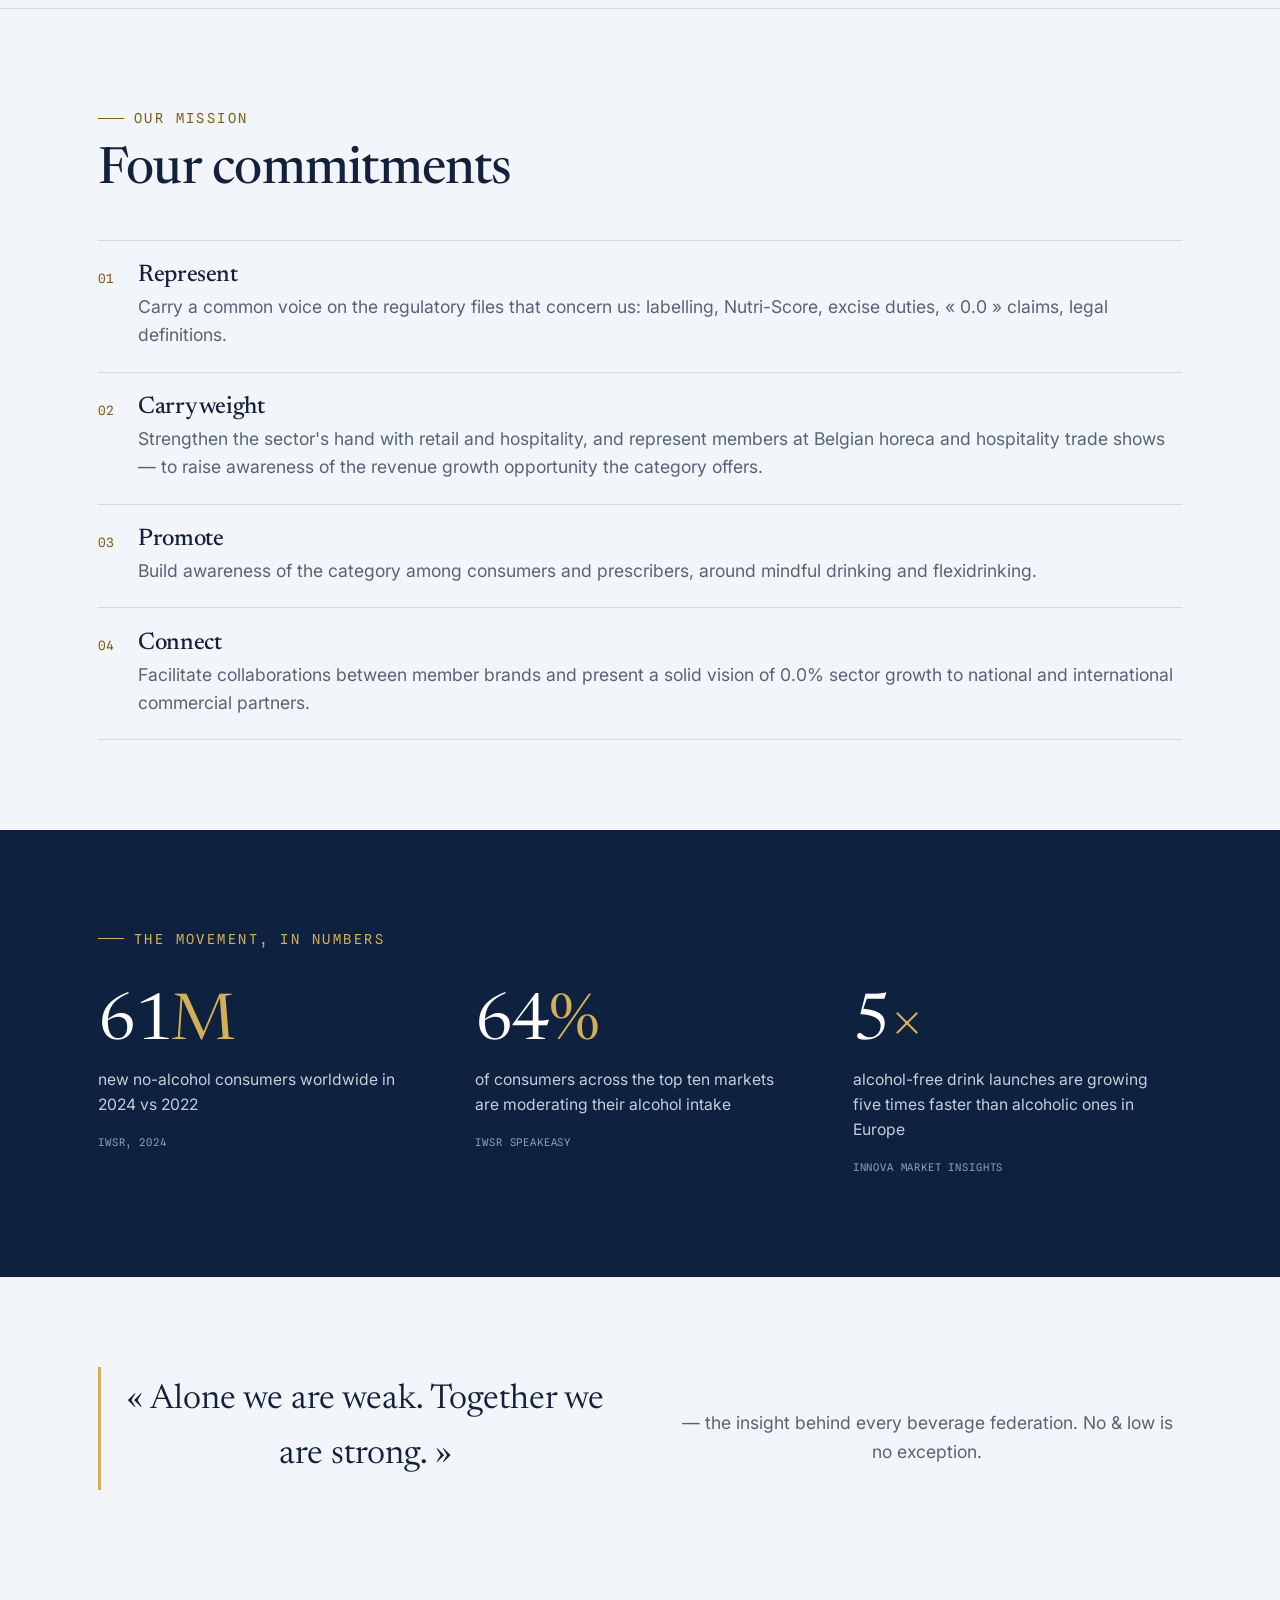
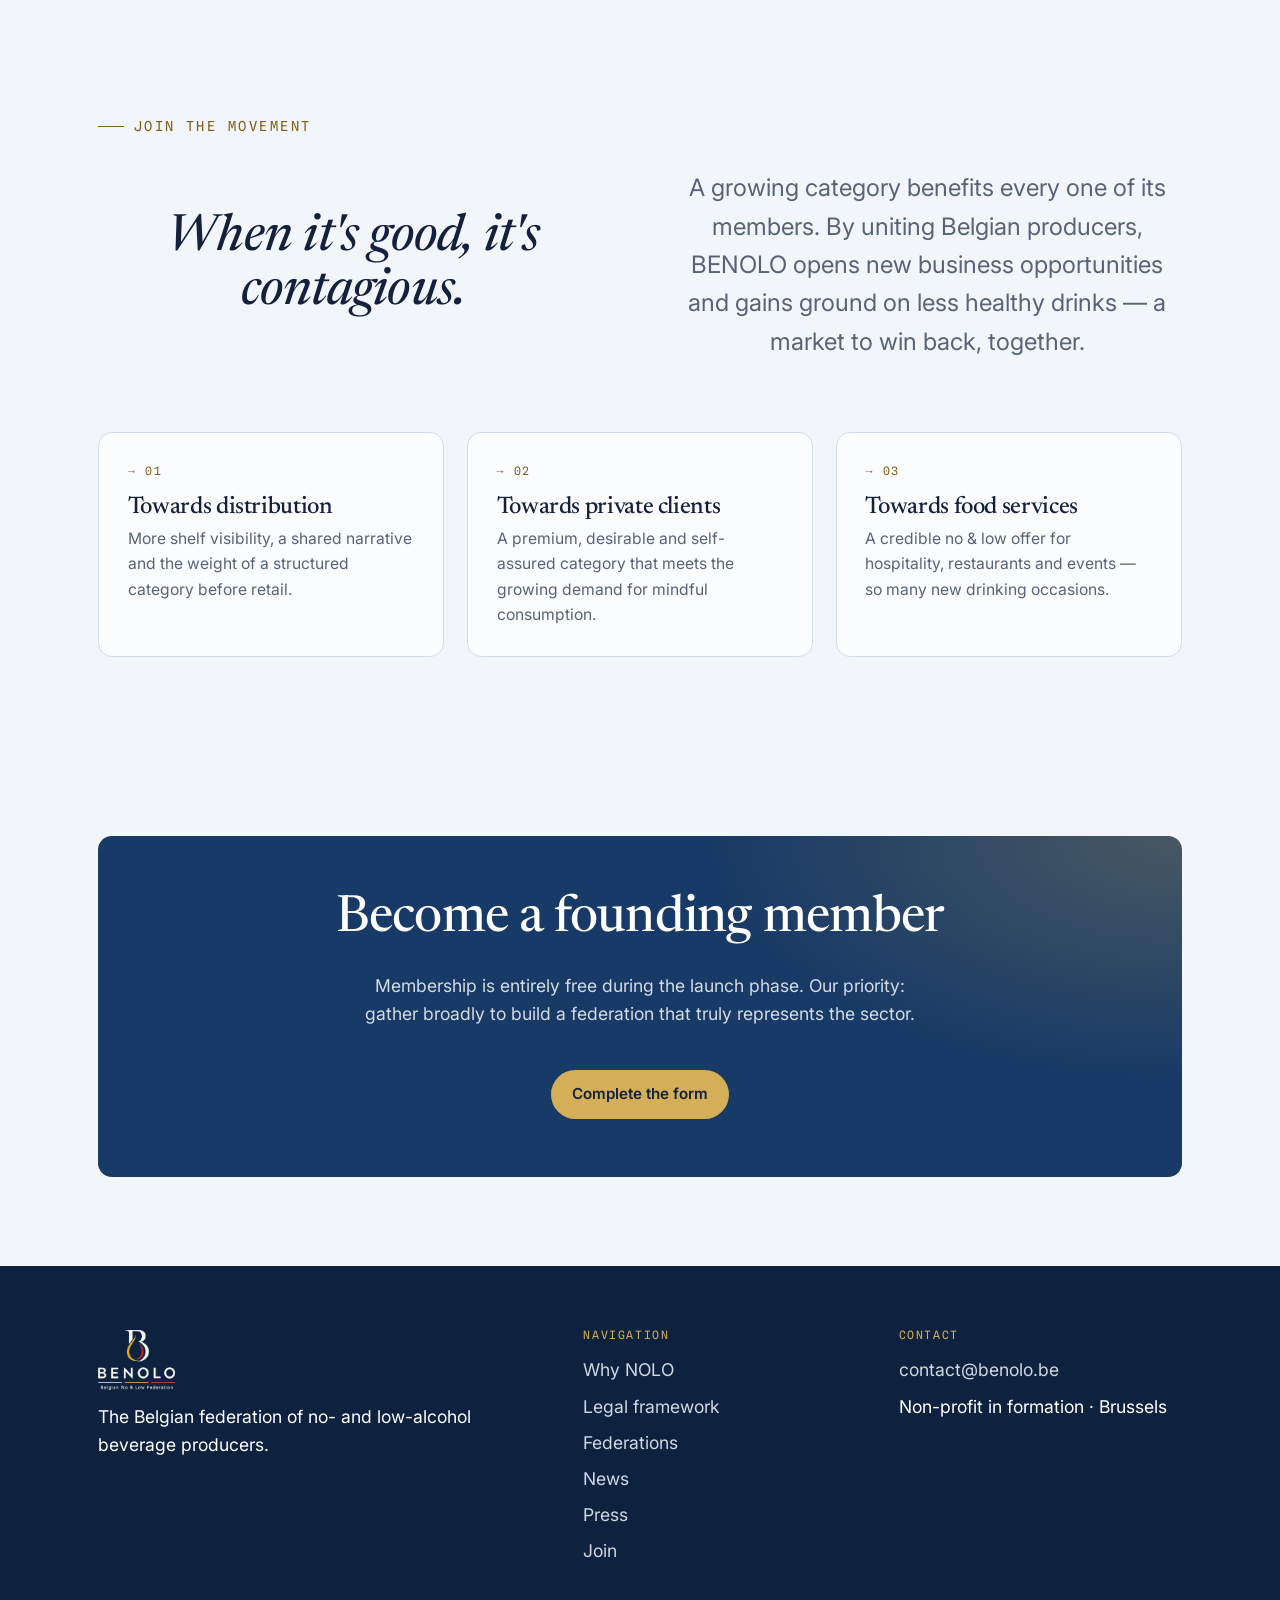
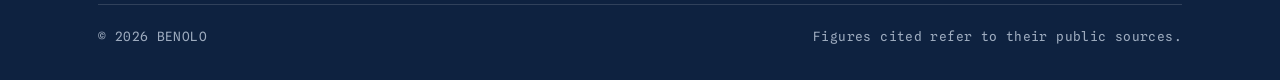
==== commit 9cff3e45: "Add files via upload" ====
--- a/index.html
+++ b/index.html
@@ -9,7 +9,7 @@
   <link rel="preconnect" href="https://fonts.gstatic.com" crossorigin>
   <link href="https://fonts.googleapis.com/css2?family=Newsreader:ital,opsz,wght@0,6..72,300..600;1,6..72,300..500&family=Inter:wght@400;500;600;700&family=Spline+Sans+Mono:wght@400;500&display=swap" rel="stylesheet">
   <link rel="icon" type="image/png" href="assets/favicon.png">
-  <link rel="stylesheet" href="assets/styles.css">
+  <link rel="stylesheet" href="assets/styles.css?v=11">
 </head>
 <body>
   <header class="site-header">
@@ -222,7 +222,7 @@
     </div>
   </footer>
 
-  <script src="assets/i18n.js"></script>
-  <script src="assets/main.js"></script>
+  <script src="assets/i18n.js?v=11"></script>
+  <script src="assets/main.js?v=11"></script>
 </body>
 </html>
--- a/assets/styles.css
+++ b/assets/styles.css
@@ -10,18 +10,21 @@
    ============================================================ */
 
 :root {
-  /* Palette */
-  --ink:      #15211C;   /* near-black spruce — text */
-  --spruce:   #1E4D3E;   /* primary brand green */
-  --spruce-d: #143A2E;   /* deeper green for footers / blocks */
-  --zest:     #A7D44A;   /* botanical zest accent */
-  --zest-d:   #6E9B2A;   /* zest, legible on light */
-  --amber:    #E0913B;   /* warm secondary accent */
-  --paper:    #F2F4EE;   /* cool mineral background */
-  --paper-2:  #E8ECE2;   /* slightly deeper panel */
-  --mist:     #D6DfD3;   /* sage divider / card border */
-  --cloud:    #FBFCF8;   /* near-white card surface */
-  --muted:    #5B6B62;   /* muted text */
+  /* Palette — navy marine (the 0.0 colour) + gold, institutional */
+  --ink:      #14213D;   /* navy-black — text */
+  --spruce:   #173A66;   /* primary navy (var name kept) */
+  --spruce-d: #0E2240;   /* deep navy for footers / blocks */
+  --zest:     #D4AF57;   /* gold accent (var name kept) */
+  --zest-d:   #7E5F18;   /* dark gold — legible on light */
+  --amber:    #C8923A;   /* secondary amber/gold */
+  --paper:    #F2F5F9;   /* cool mineral background */
+  --paper-2:  #E6ECF3;   /* slightly deeper panel */
+  --mist:     #D2DCE8;   /* cool divider / card border */
+  --cloud:    #FBFCFE;   /* near-white card surface */
+  --muted:    #586377;   /* muted text */
+  --be-black: #1A1A1A;   /* Belgian tricolour */
+  --be-gold:  #D4AF57;
+  --be-red:   #B23A36;
 
   /* Type */
   --display: "Newsreader", Georgia, "Times New Roman", serif;
@@ -105,6 +108,11 @@
   background: color-mix(in srgb, var(--paper) 86%, transparent);
   backdrop-filter: blur(10px);
   border-bottom: 1px solid var(--mist);
+}
+.site-header::before {
+  content: ""; display: block; height: 3px;
+  background: linear-gradient(90deg,
+    var(--be-black) 0 33.33%, var(--be-gold) 33.33% 66.66%, var(--be-red) 66.66% 100%);
 }
 .nav {
   display: flex; align-items: center; justify-content: space-between;
@@ -433,12 +441,12 @@
    Brand logo (image) — kept small and elegant
    ============================================================ */
 .brand { display: inline-flex; align-items: center; gap: 0; letter-spacing: normal; }
-.brand-logo { height: 46px; width: auto; display: block; }
+.brand-logo { height: 34px; width: auto; display: block; }
 .foot-brand { margin-bottom: 0.6rem; }
-.foot-logo { height: 82px; width: auto; display: block; }
+.foot-logo { height: 60px; width: auto; display: block; }
 .brand-lockup { text-align: center; padding: 0.6rem 0; }
-.brand-lockup img { height: 110px; width: auto; margin: 0 auto; }
-@media (max-width: 560px) { .brand-logo { height: 40px; } }
+.brand-lockup img { height: 88px; width: auto; margin: 0 auto; }
+@media (max-width: 560px) { .brand-logo { height: 30px; } }
 
 /* botanical hero accent */
 .sprig-accent { position:absolute; right:-20px; bottom:-30px; width:240px; color:var(--spruce); opacity:.10; pointer-events:none; }
@@ -530,3 +538,22 @@
   }
   .dropdown.open { display: grid; }
 }
+
+/* ============================================================
+   File upload (company logo) in the membership form
+   ============================================================ */
+.file-input { padding: 0.55rem 0.7rem; background: var(--paper); cursor: pointer; }
+.file-input::file-selector-button {
+  font-family: var(--body); font-weight: 600; font-size: 0.85rem;
+  border: 1px solid var(--spruce); background: var(--cloud); color: var(--spruce);
+  padding: 0.45rem 0.85rem; border-radius: 6px; margin-right: 0.85rem; cursor: pointer;
+  transition: background .2s, color .2s;
+}
+.file-input::file-selector-button:hover { background: var(--spruce); color: #fff; }
+.logo-preview { margin-top: 0.85rem; display: flex; align-items: center; gap: 0.7rem; }
+.logo-preview img {
+  max-height: 60px; max-width: 150px; width: auto;
+  border: 1px solid var(--mist); border-radius: 8px; padding: 6px; background: #fff;
+}
+.logo-preview .fname { font-family: var(--mono); font-size: 0.74rem; color: var(--muted); }
+.logo-attach { margin-top: 0.7rem; font-weight: 600; }
